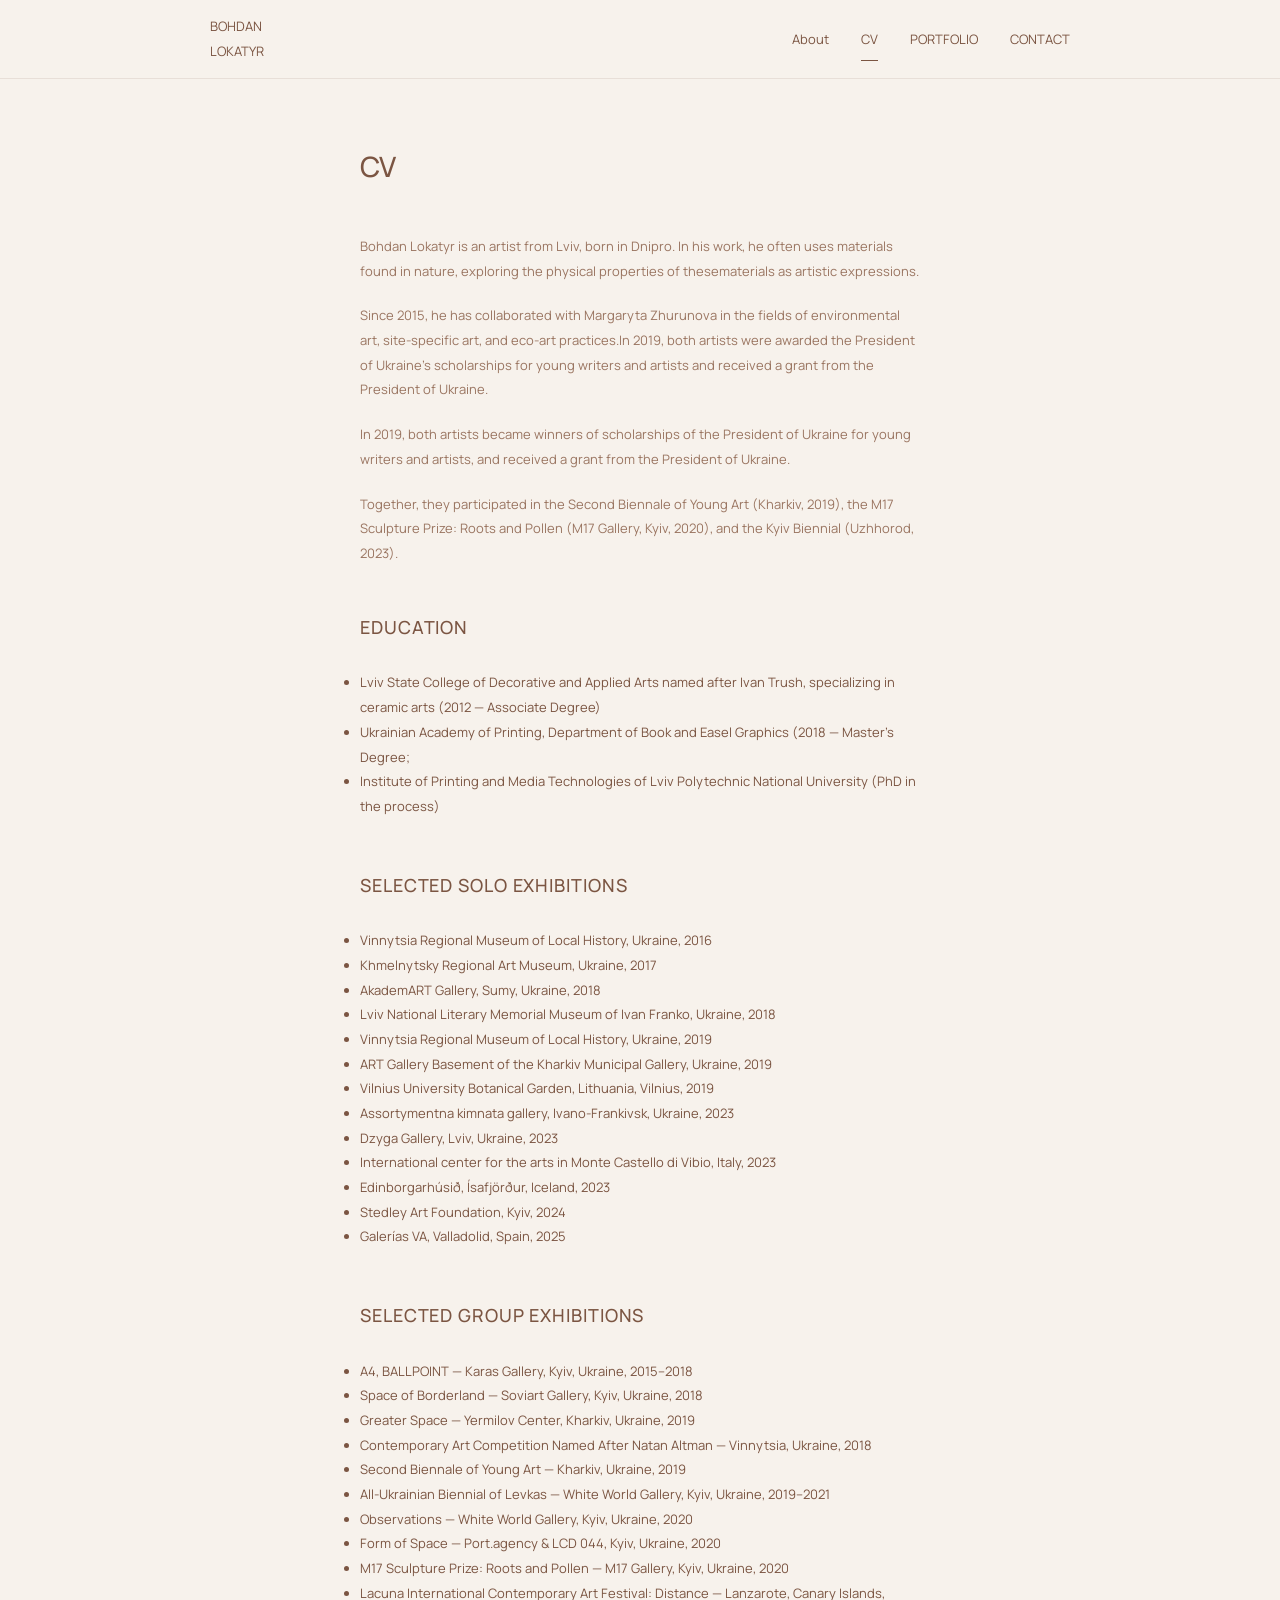
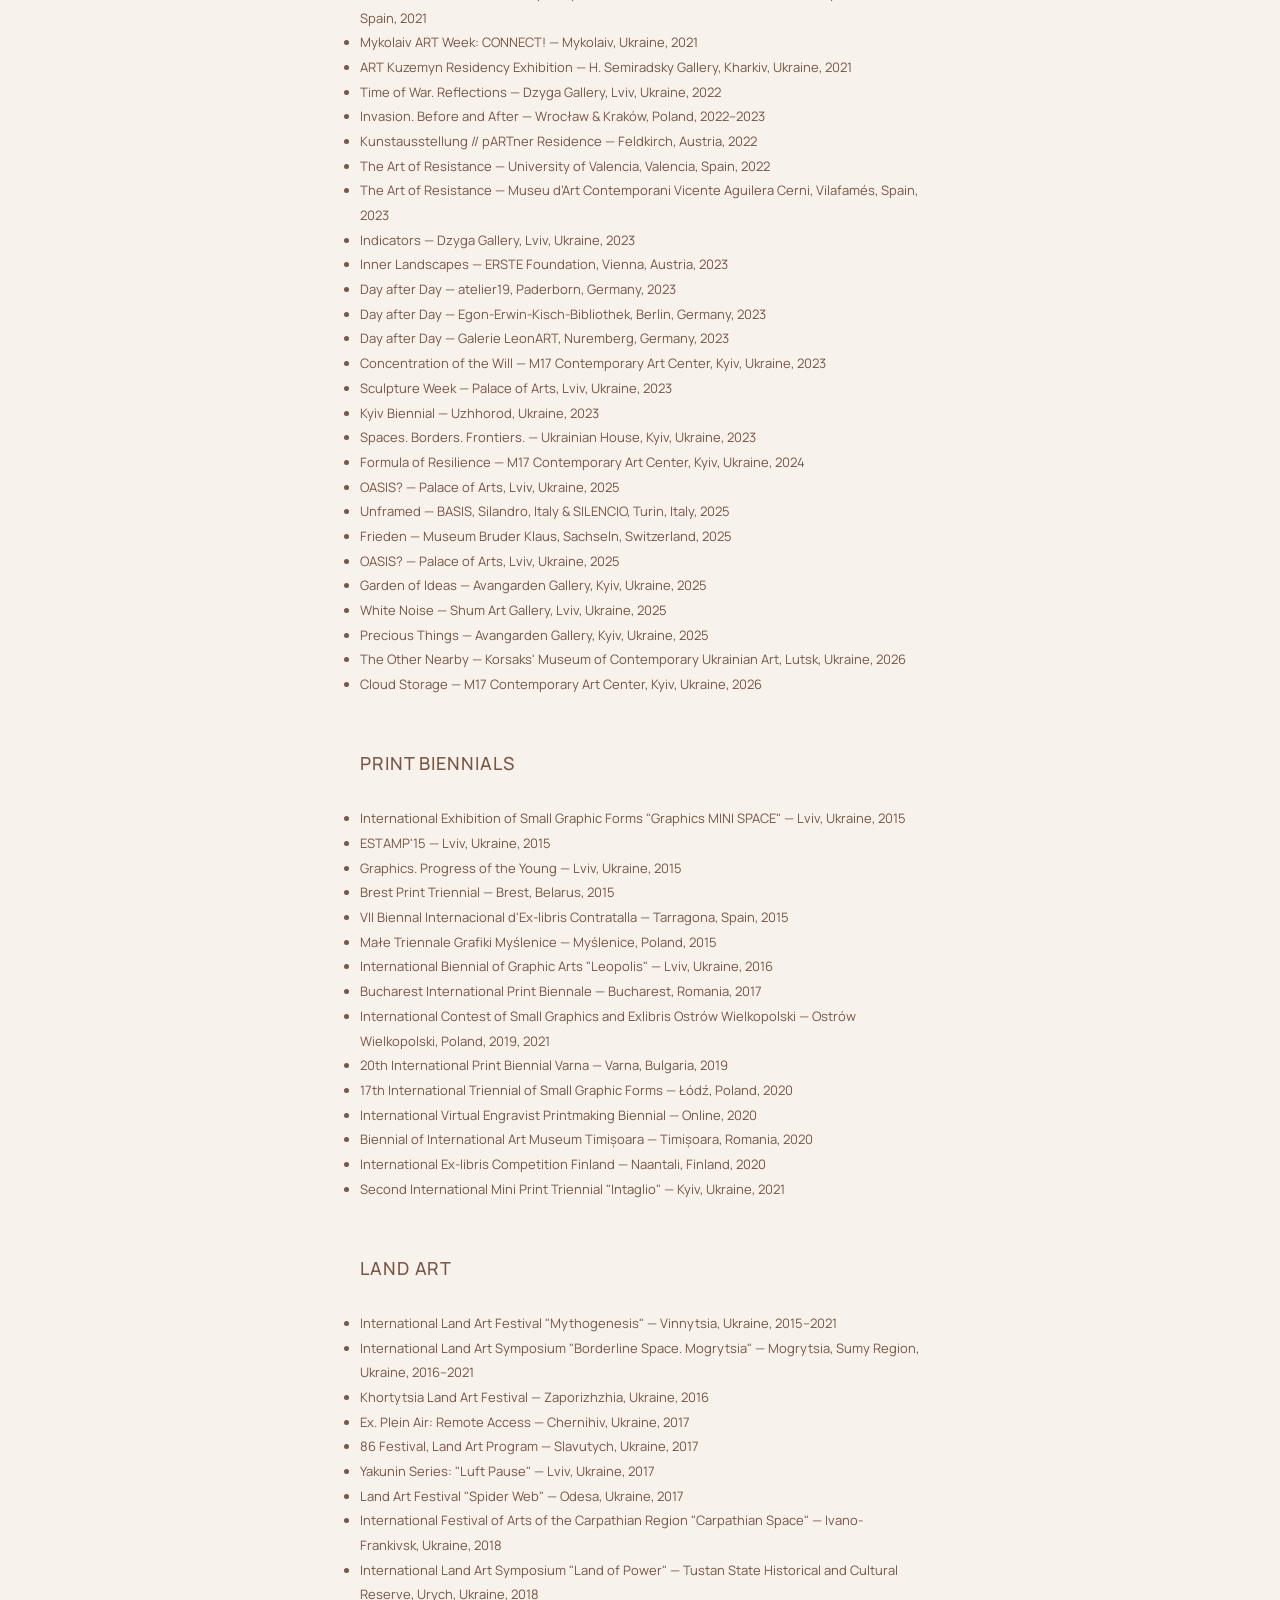
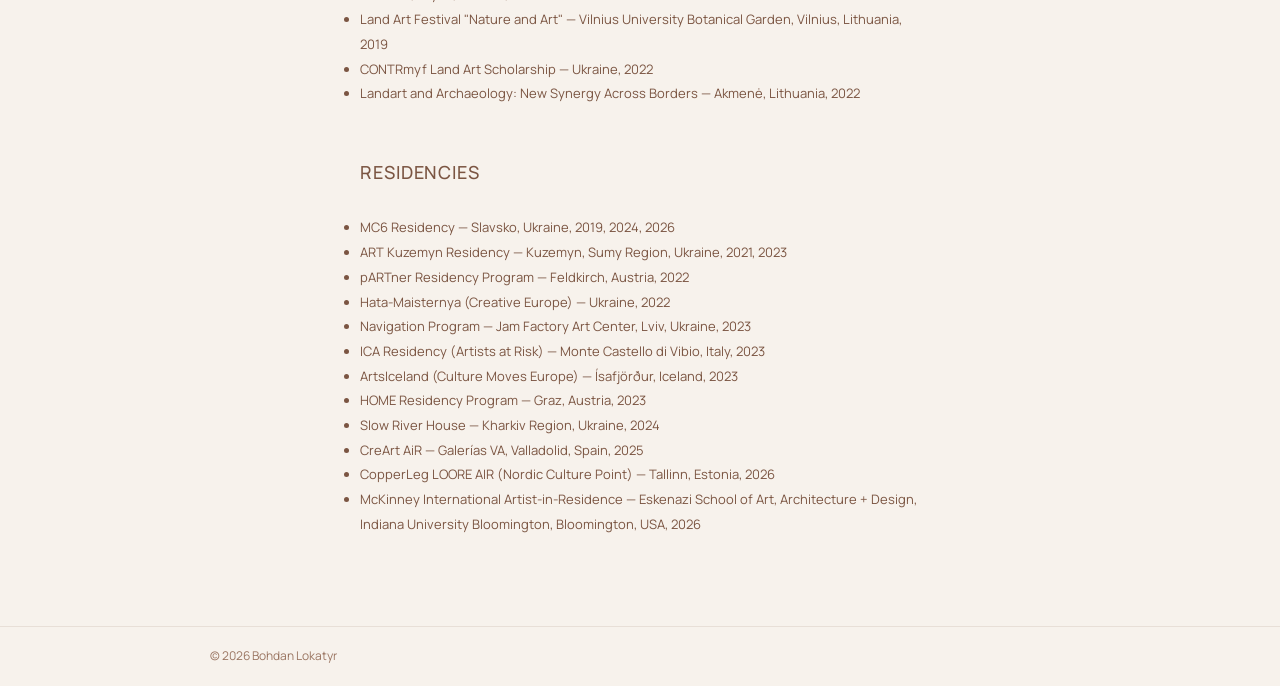
==== cv.html @ f505ccb2 "Enhance spacing with additional line breaks Added line breaks for improved spacing in the CV." ====
<!DOCTYPE html>
<html lang="en">

<head>

<meta charset="UTF-8">
<meta name="viewport" content="width=device-width, initial-scale=1.0">

<title>CV — Bohdan Lokatyr</title>

<link rel="preconnect" href="https://fonts.googleapis.com">
<link rel="preconnect" href="https://fonts.gstatic.com" crossorigin>

<link href="https://fonts.googleapis.com/css2?family=Manrope:wght@300;400;500;600&display=swap" rel="stylesheet">
<link rel="apple-touch-icon" sizes="180x180" href="apple-touch-icon.png">
<link rel="icon" type="image/png" sizes="32x32" href="favicon-32x32.png">
<link rel="icon" type="image/png" sizes="16x16" href="favicon-16x16.png">
<link rel="icon" href="favicon.ico">
<link rel="manifest" href="site.webmanifest">
<link rel="stylesheet" href="assets/css/style.css">

</head>

<body>

<header class="site-header">

<div class="container header-container">

<a href="index.html" class="logo">
BOHDAN<br>
LOKATYR
</a>

<nav class="navigation">

<a href="index.html">About</a>
<a href="cv.html" class="active">CV</a>
<a href="portfolio.html">PORTFOLIO</a>
<a href="index.html#contact">CONTACT</a>

</nav>

</div>

</header>



<main class="cv">

<div class="container narrow">

<h1>CV</h1>

<p>
<p>Bohdan Lokatyr is an artist from Lviv, born in Dnipro. In his work, he often uses materials found in nature, exploring the physical properties of thesematerials as artistic expressions. </p>
<p>Since 2015, he has collaborated with Margaryta Zhurunova in the fields of environmental art, site-specific art, and eco-art practices.In 2019, both artists were awarded the President of Ukraine’s scholarships for young writers and artists and received a grant from the President of Ukraine.</p>

<p>In 2019, both artists became winners of scholarships of the President of Ukraine for young writers and artists, and received a grant from the President of Ukraine.</p>

<p>Together, they participated in the Second Biennale of Young Art (Kharkiv, 2019), the M17 Sculpture Prize: Roots and Pollen (M17 Gallery, Kyiv, 2020), and the Kyiv Biennial (Uzhhorod, 2023).</p></div>

<br>

<div class="container narrow">

<h2>Education</h2>

<ul>

<li>Lviv State College of Decorative and Applied Arts named after Ivan Trush, specializing in ceramic arts (2012 — Associate Degree)</li>

<li>Ukrainian Academy of Printing, Department of Book and Easel Graphics (2018 — Master’s Degree;</li>

<li>Institute of Printing and Media Technologies of Lviv Polytechnic National University (PhD in the process)</li>

</ul>
<br>
<br>
<h2>Selected Solo Exhibitions</h2>

<ul>

<li>Vinnytsia Regional Museum of Local History, Ukraine, 2016</li>

<li>Khmelnytsky Regional Art Museum, Ukraine, 2017</li>

<li>AkademART Gallery, Sumy, Ukraine, 2018</li>

<li>Lviv National Literary Memorial Museum of Ivan Franko, Ukraine, 2018</li>

<li>Vinnytsia Regional Museum of Local History, Ukraine, 2019</li>

<li>ART Gallery Basement of the Kharkiv Municipal Gallery, Ukraine, 2019</li>

<li>Vilnius University Botanical Garden, Lithuania, Vilnius, 2019</li>

<li>Assortymentna kimnata gallery, Ivano-Frankivsk, Ukraine, 2023</li>
  
<li>Dzyga Gallery, Lviv, Ukraine, 2023</li>
  
<li>International center for the arts in Monte Castello di Vibio, Italy, 2023</li>
  
<li>Edinborgarhúsið, Ísafjörður, Iceland, 2023</li>

<li>Stedley Art Foundation, Kyiv, 2024</li>

<li>Galerías VA, Valladolid, Spain, 2025</li>

</ul>
<br>

<br>
<h2>Selected Group Exhibitions</h2>

<ul>

<li>A4, BALLPOINT — Karas Gallery, Kyiv, Ukraine, 2015–2018</li>
<li>Space of Borderland — Soviart Gallery, Kyiv, Ukraine, 2018</li>
<li>Greater Space — Yermilov Center, Kharkiv, Ukraine, 2019</li>
<li>Contemporary Art Competition Named After Natan Altman — Vinnytsia, Ukraine, 2018</li>
<li>Second Biennale of Young Art — Kharkiv, Ukraine, 2019</li>
<li>All-Ukrainian Biennial of Levkas — White World Gallery, Kyiv, Ukraine, 2019–2021</li>
<li>Observations — White World Gallery, Kyiv, Ukraine, 2020</li>
<li>Form of Space — Port.agency & LCD 044, Kyiv, Ukraine, 2020</li>
<li>M17 Sculpture Prize: Roots and Pollen — M17 Gallery, Kyiv, Ukraine, 2020</li>
<li>Lacuna International Contemporary Art Festival: Distance — Lanzarote, Canary Islands, Spain, 2021</li>
<li>Mykolaiv ART Week: CONNECT! — Mykolaiv, Ukraine, 2021</li>
<li>ART Kuzemyn Residency Exhibition — H. Semiradsky Gallery, Kharkiv, Ukraine, 2021</li>
<li>Time of War. Reflections — Dzyga Gallery, Lviv, Ukraine, 2022</li>
<li>Invasion. Before and After — Wrocław & Kraków, Poland, 2022–2023</li>
<li>Kunstausstellung // pARTner Residence — Feldkirch, Austria, 2022</li>
<li>The Art of Resistance — University of Valencia, Valencia, Spain, 2022</li>
<li>The Art of Resistance — Museu d’Art Contemporani Vicente Aguilera Cerni, Vilafamés, Spain, 2023</li>
<li>Indicators — Dzyga Gallery, Lviv, Ukraine, 2023</li>
<li>Inner Landscapes — ERSTE Foundation, Vienna, Austria, 2023</li>
<li>Day after Day — atelier19, Paderborn, Germany, 2023</li>
<li>Day after Day — Egon-Erwin-Kisch-Bibliothek, Berlin, Germany, 2023</li>
<li>Day after Day — Galerie LeonART, Nuremberg, Germany, 2023</li>
<li>Concentration of the Will — M17 Contemporary Art Center, Kyiv, Ukraine, 2023</li>
<li>Sculpture Week — Palace of Arts, Lviv, Ukraine, 2023</li>
<li>Kyiv Biennial — Uzhhorod, Ukraine, 2023</li>
<li>Spaces. Borders. Frontiers. — Ukrainian House, Kyiv, Ukraine, 2023</li>
<li>Formula of Resilience — M17 Contemporary Art Center, Kyiv, Ukraine, 2024</li>
<li>OASIS? — Palace of Arts, Lviv, Ukraine, 2025</li>
<li>Unframed — BASIS, Silandro, Italy & SILENCIO, Turin, Italy, 2025</li>
<li>Frieden — Museum Bruder Klaus, Sachseln, Switzerland, 2025</li>
<li>OASIS? — Palace of Arts, Lviv, Ukraine, 2025</li>
<li>Garden of Ideas — Avangarden Gallery, Kyiv, Ukraine, 2025</li>
<li>White Noise — Shum Art Gallery, Lviv, Ukraine, 2025</li>
<li>Precious Things — Avangarden Gallery, Kyiv, Ukraine, 2025</li>
<li>The Other Nearby — Korsaks' Museum of Contemporary Ukrainian Art, Lutsk, Ukraine, 2026</li>
<li>Cloud Storage — M17 Contemporary Art Center, Kyiv, Ukraine, 2026</li>

</ul>

<br>
<br>
<h2>Print Biennials</h2>

<ul>

<li>International Exhibition of Small Graphic Forms "Graphics MINI SPACE" — Lviv, Ukraine, 2015</li>
<li>ESTAMP'15 — Lviv, Ukraine, 2015</li>
<li>Graphics. Progress of the Young — Lviv, Ukraine, 2015</li>
<li>Brest Print Triennial — Brest, Belarus, 2015</li>
<li>VII Biennal Internacional d'Ex-libris Contratalla — Tarragona, Spain, 2015</li>
<li>Małe Triennale Grafiki Myślenice — Myślenice, Poland, 2015</li>
<li>International Biennial of Graphic Arts "Leopolis" — Lviv, Ukraine, 2016</li>
<li>Bucharest International Print Biennale — Bucharest, Romania, 2017</li>
<li>International Contest of Small Graphics and Exlibris Ostrów Wielkopolski — Ostrów Wielkopolski, Poland, 2019, 2021</li>
<li>20th International Print Biennial Varna — Varna, Bulgaria, 2019</li>
<li>17th International Triennial of Small Graphic Forms — Łódź, Poland, 2020</li>
<li>International Virtual Engravist Printmaking Biennial — Online, 2020</li>
<li>Biennial of International Art Museum Timișoara — Timișoara, Romania, 2020</li>
<li>International Ex-libris Competition Finland — Naantali, Finland, 2020</li>
<li>Second International Mini Print Triennial "Intaglio" — Kyiv, Ukraine, 2021</li>

</ul>
<br>

<br>
<h2>Land Art</h2>

<ul>

<li>International Land Art Festival "Mythogenesis" — Vinnytsia, Ukraine, 2015–2021</li>
<li>International Land Art Symposium "Borderline Space. Mogrytsia" — Mogrytsia, Sumy Region, Ukraine, 2016–2021</li>
<li>Khortytsia Land Art Festival — Zaporizhzhia, Ukraine, 2016</li>
<li>Ex. Plein Air: Remote Access — Chernihiv, Ukraine, 2017</li>
<li>86 Festival, Land Art Program — Slavutych, Ukraine, 2017</li>
<li>Yakunin Series: "Luft Pause" — Lviv, Ukraine, 2017</li>
<li>Land Art Festival "Spider Web" — Odesa, Ukraine, 2017</li>
<li>International Festival of Arts of the Carpathian Region "Carpathian Space" — Ivano-Frankivsk, Ukraine, 2018</li>
<li>International Land Art Symposium "Land of Power" — Tustan State Historical and Cultural Reserve, Urych, Ukraine, 2018</li>
<li>Land Art Festival "Nature and Art" — Vilnius University Botanical Garden, Vilnius, Lithuania, 2019</li>
<li>CONTRmyf Land Art Scholarship — Ukraine, 2022</li>
<li>Landart and Archaeology: New Synergy Across Borders — Akmenė, Lithuania, 2022</li>

</ul>
<br>
<br>

<h2>Residencies</h2>

<ul>

<li>MC6 Residency — Slavsko, Ukraine, 2019, 2024, 2026</li>
  
<li>ART Kuzemyn Residency — Kuzemyn, Sumy Region, Ukraine, 2021, 2023</li>
  
<li>pARTner Residency Program — Feldkirch, Austria, 2022</li>
  
<li>Hata-Maisternya (Creative Europe) — Ukraine, 2022</li>
  
<li>Navigation Program — Jam Factory Art Center, Lviv, Ukraine, 2023</li>
  
<li>ICA Residency (Artists at Risk) — Monte Castello di Vibio, Italy, 2023</li>
  
<li>ArtsIceland (Culture Moves Europe) — Ísafjörður, Iceland, 2023</li>
  
<li>HOME Residency Program — Graz, Austria, 2023</li>
  
<li>Slow River House — Kharkiv Region, Ukraine, 2024</li>
  
<li>CreArt AiR — Galerías VA, Valladolid, Spain, 2025</li>
  
<li>CopperLeg LOORE AIR (Nordic Culture Point) — Tallinn, Estonia, 2026</li>
  
<li>McKinney International Artist-in-Residence — Eskenazi School of Art, Architecture + Design, Indiana University Bloomington, Bloomington, USA, 2026</li>

</ul>

</div>

</main>

<footer>

<div class="container footer-container">

<p>© 2026 Bohdan Lokatyr</p>

</div>

</footer>

</body>

</html>
---- assets/css/style.css ----
/* ===========================================================
   MARHARYTA ZHURUNOVA
   PART 1
   RESET / VARIABLES / TYPOGRAPHY / HEADER / INTRO
=========================================================== */

:root{

    --bg:#F7F2EC;
    --surface:#F1EAE3;

    --text:#7B5542;
    --text-light:#9A7561;

    --line:rgba(123,85,66,.12);

    --container:860px;
    --text-width:560px;

    --transition:.25s ease;

}

/* ================= RESET ================= */

*{
    margin:0;
    padding:0;
    box-sizing:border-box;
}

html{
    scroll-behavior:smooth;
}

body{

    background:var(--bg);
    color:var(--text);

    font-family:"Manrope",sans-serif;
    font-size:13px;
    line-height:1.9;
    font-weight:400;

    -webkit-font-smoothing:antialiased;
    text-rendering:optimizeLegibility;

}

img{

    display:block;
    width:100%;

}

a{

    color:inherit;
    text-decoration:none;
    transition:var(--transition);

}

a:hover{

    opacity:.75;

}

::selection{

    background:#c6ab98;
    color:#fff;

}

/* ================= LAYOUT ================= */

.container{

    width:min(92%,860px);
    margin:0 auto;

}

.narrow{

    max-width:560px;

}

/* ================= TYPOGRAPHY ================= */

h1,
h2,
h3{

    color:var(--text);
    font-weight:500;

}

h1{

    font-size:28px;
    line-height:1.25;
    margin-bottom:12px;

}

h2{

    font-size:18px;
    text-transform:uppercase;
    letter-spacing:.05em;
    margin-bottom:26px;

}

h3{

    font-size:14px;
    margin-bottom:8px;

}

p{

    color:var(--text-light);
    margin-bottom:20px;

}

/* ================= HEADER ================= */

.site-header{

    position:sticky;
    top:0;
    z-index:100;

    background:rgba(247,242,236,.96);
    backdrop-filter:blur(10px);

    border-bottom:1px solid var(--line);

}

.header-container{

    height:78px;

    display:flex;
    justify-content:space-between;
    align-items:center;

}

.logo{

    display:flex;
    align-items:center;

}

.logo-name{

    font-size:13px;
    line-height:1.15;
    letter-spacing:.18em;
    text-transform:uppercase;

}

.navigation{

    display:flex;
    gap:32px;

}

.navigation a{

    position:relative;
    font-size:13px;

}

.navigation a.active::after{

    content:"";

    position:absolute;

    left:0;
    bottom:-10px;

    width:100%;
    height:1px;

    background:var(--text);

}

/* ================= HERO ================= */

.hero{

    padding:90px 0 80px;

}

.hero-content{

    max-width:560px;

}

.hero-content h1{

    margin-bottom:32px;

}

/* ================= SECTION TITLE ================= */

.section-title{

    display:flex;
    justify-content:space-between;
    align-items:flex-end;

    padding-bottom:18px;
    margin-bottom:32px;

    border-bottom:1px solid var(--line);

}

.section-title h2{

    margin:0;

}

.section-title a{

    font-size:12px;
    color:var(--text-light);

}

.section-title a:hover{

    color:var(--text);

}

section{

    margin-bottom:90px;

}
/* ===========================================================
   PART 2
   HOME WORKS / PORTFOLIO / PROJECT PAGE / GALLERY
=========================================================== */


/* =========================
   SELECTED WORKS
========================= */

.selected-works{

    padding-top:10px;

}

.works-grid{

    display:grid;

    grid-template-columns:repeat(3,1fr);

    gap:24px;

}

.work-card{

    position:relative;
    overflow:hidden;

    background:var(--surface);

}

.work-card img{

    display:block;

    width:100%;

    aspect-ratio:1.3/1;

    object-fit:cover;

    transition:.35s ease;

}

.work-card:hover img{

    transform:scale(1.03);

}

.overlay{

    position:absolute;
    inset:0;

    background:rgba(247,242,236,.88);

    display:flex;
    flex-direction:column;
    justify-content:flex-end;

    padding:18px;

    opacity:0;

    transition:.25s ease;

}

.work-card:hover .overlay{

    opacity:1;

}

.overlay h3{

    font-size:15px;
    font-weight:500;

    margin-bottom:4px;

}

.overlay span{

    font-size:12px;
    color:var(--text-light);

}

.project-type{

    margin-bottom:6px;

    font-size:12px;
    color:var(--text-light);

}


/* =========================
   PORTFOLIO
========================= */

.portfolio{

    padding:70px 0 90px;

}

.portfolio h1{

    margin-bottom:42px;

}

.portfolio-grid{

    display:grid;

    grid-template-columns:repeat(3,1fr);

    gap:24px;

}


/* =========================
   PROJECT PAGE
========================= */

.project-page{

    padding:70px 0 90px;

}

.project-cover{

    margin-bottom:56px;

}

.project-cover img{

    display:block;

    width:100%;

    height:auto;

}

.project-header{

    max-width:560px;

    margin:0 auto 34px;

}

.project-header h1{

    margin-bottom:8px;

}

.project-year{

    font-size:14px;
    color:var(--text-light);

}

.project-text{

    max-width:560px;

    margin:0 auto 56px;

}

.project-text p{

    margin-bottom:24px;

}


/* =========================
   DEFAULT PROJECT GALLERY
========================= */

.project-gallery{

    display:grid;

    grid-template-columns:repeat(2,1fr);

    gap:22px;

}

.gallery-item{

    display:block;

}

.gallery-item img{

    display:block;

    width:100%;

    aspect-ratio:2.6/1;

    object-fit:cover;

    transition:.25s ease;

}

.gallery-item:hover img{

    opacity:.9;

}


/* =========================
   VERTICAL GALLERY
   (тільки якщо додати
   class="project-gallery project-gallery-vertical")
========================= */

.project-gallery-vertical{

    display:flex;

    flex-direction:column;

    gap:26px;

}

.project-gallery-vertical .gallery-item img{

    width:100%;

    height:auto;

    aspect-ratio:auto;

    object-fit:contain;

}


/* =========================
   GLIGHTBOX
========================= */

.gslide-image img{

    object-fit:contain !important;

}
/* ===========================================================
   PART 3
   CONTACT / CV / FOOTER / RESPONSIVE
=========================================================== */


/* =========================
   CONTACT
========================= */

.contact{

    border-top:1px solid var(--line);

    padding:50px 0 40px;

}

.contact .container{

    max-width:860px;

}

.contact h2{

    margin-bottom:30px;

}

.contact-grid{

    display:grid;

    grid-template-columns:repeat(4,1fr);

    gap:20px;

}

.contact-grid>div{

    text-align:center;

}

.contact h3{

    font-size:12px;

    font-weight:600;

    text-transform:uppercase;

    letter-spacing:.08em;

    margin-bottom:10px;

}

.contact a{

    color:var(--text-light);

    line-height:1.7;

}

.contact a:hover{

    color:var(--text);

}

.contact-note{

    margin-top:8px;

    font-size:12px;

    line-height:1.6;

    color:var(--text-light);

}


/* =========================
   CV
========================= */

.cv{

    padding:70px 0 90px;

}

.cv h1{

    margin-bottom:50px;

}

.cv-section{

    margin-bottom:56px;

}

.cv-section h2{

    font-size:16px;

    margin-bottom:18px;

}

.cv-section ul{

    list-style:none;

}

.cv-section li{

    margin-bottom:10px;

    color:var(--text-light);

    line-height:1.8;

}


/* =========================
   FOOTER
========================= */

footer{

    border-top:1px solid var(--line);

    padding:18px 0;

}

.footer-container{

    display:flex;

    justify-content:flex-start;

}

footer p{

    margin:0;

    font-size:12px;

    color:var(--text-light);

}


/* =========================
   RESPONSIVE
========================= */

@media (max-width:900px){

    .works-grid,
    .portfolio-grid{

        grid-template-columns:repeat(2,1fr);

    }

    .project-gallery{

        grid-template-columns:1fr;

    }

    .contact-grid{

        grid-template-columns:repeat(2,1fr);

        row-gap:30px;

    }

}

@media (max-width:640px){

    body{

        font-size:14px;

    }

    .header-container{

        height:auto;

        padding:20px 0;

        flex-direction:column;

        gap:18px;

        align-items:flex-start;

    }

    .navigation{

        gap:18px;

        flex-wrap:wrap;

    }

    .hero{

        padding:55px 0;

    }

    h1{

        font-size:24px;

    }

    .works-grid,
    .portfolio-grid{

        grid-template-columns:1fr;

    }

    .contact-grid{

        grid-template-columns:1fr;

        gap:24px;

    }

    .project-header,
    .project-text{

        max-width:100%;

    }

}
/* ===========================================================
   PART 4
   OPTIONAL COMPONENTS
   (тільки якщо потрібні окремим сторінкам)
=========================================================== */


/* =========================
   PROJECT GALLERY
   вертикальні фотографії
========================= */

.project-gallery-vertical{

    display:flex;

    flex-direction:column;

    gap:28px;

}

.project-gallery-vertical .gallery-item{

    display:block;

}

.project-gallery-vertical .gallery-item img{

    width:100%;

    height:auto;

    display:block;

}


/* =========================
   PROJECT GALLERY
   вузькі панорами
========================= */

.project-gallery-panorama{

    display:grid;

    grid-template-columns:repeat(2,1fr);

    gap:22px;

}

.project-gallery-panorama .gallery-item img{

    width:100%;

    aspect-ratio:2.8/1;

    object-fit:cover;

}


/* =========================
   PROJECT GALLERY
   квадратні роботи
========================= */

.project-gallery-square{

    display:grid;

    grid-template-columns:repeat(2,1fr);

    gap:22px;

}

.project-gallery-square .gallery-item img{

    width:100%;

    aspect-ratio:1/1;

    object-fit:cover;

}


/* =========================
   VIDEO
========================= */

.video-wrapper{

    max-width:860px;

    margin:50px auto;

}

.video-wrapper iframe{

    width:100%;

    aspect-ratio:16/9;

    border:none;

}


/* =========================
   PDF BUTTON
========================= */

.download-button{

    display:inline-flex;

    align-items:center;

    gap:10px;

    padding:10px 18px;

    border:1px solid var(--line);

    color:var(--text);

    transition:.25s ease;

}

.download-button:hover{

    background:var(--surface);

}


/* =========================
   EXHIBITION LIST
========================= */

.exhibition-list{

    margin-top:36px;

}

.exhibition-list h3{

    margin-bottom:14px;

    font-size:14px;

}

.exhibition-list ul{

    list-style:none;

}

.exhibition-list li{

    margin-bottom:10px;

    color:var(--text-light);

}


/* =========================
   QUOTES
========================= */

blockquote{

    max-width:560px;

    margin:40px auto;

    padding-left:22px;

    border-left:2px solid var(--line);

    color:var(--text);

    font-size:16px;

    line-height:1.8;

}


/* =========================
   CAPTIONS
========================= */

.caption{

    margin-top:10px;

    font-size:12px;

    color:var(--text-light);

    text-align:center;

}


/* =========================
   SPACERS
========================= */

.space-40{

    height:40px;

}

.space-60{

    height:60px;

}

.space-80{

    height:80px;

}


/* =========================
   GLIGHTBOX
========================= */

.gslide-image img{

    object-fit:contain !important;

    max-height:92vh !important;

}

.goverlay{

    background:rgba(15,15,15,.95) !important;

}

/* =========================
   PROJECT COVER
========================= */

.project-cover{

    max-width:620px;
    margin:0 auto 60px;

}

.project-cover img{

    display:block;
    width:100%;
    height:auto;

}


/* =========================
   UNIVERSAL PROJECT GALLERY
========================= */

.project-gallery{

    display:flex;
    flex-wrap:wrap;
    justify-content:center;
    gap:18px;

}

.gallery-item{

    width:180px;
    height:180px;

    display:flex;
    align-items:center;
    justify-content:center;

    background:var(--surface);

}

.gallery-item img{

    max-width:100%;
    max-height:100%;

    width:auto;
    height:auto;

    object-fit:contain;

    transition:.25s ease;

}

.gallery-item:hover img{

    opacity:.9;

}
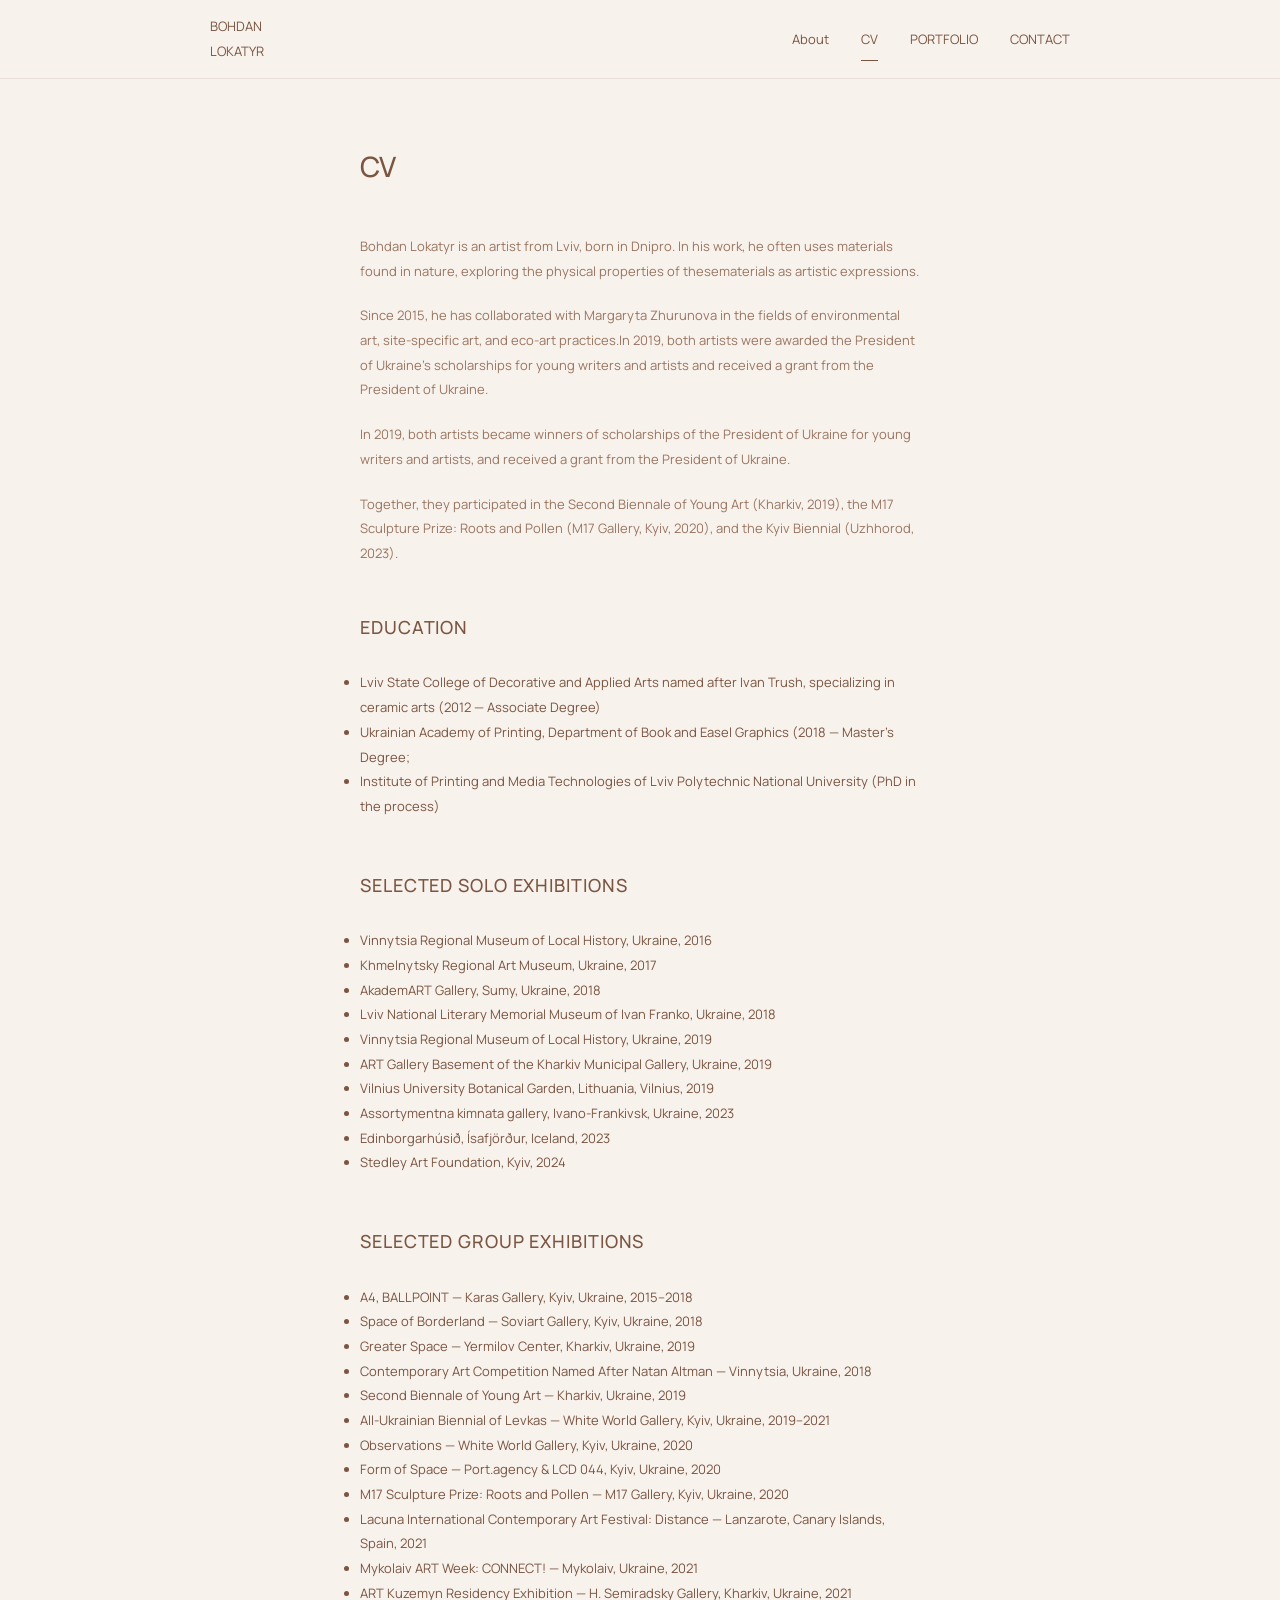
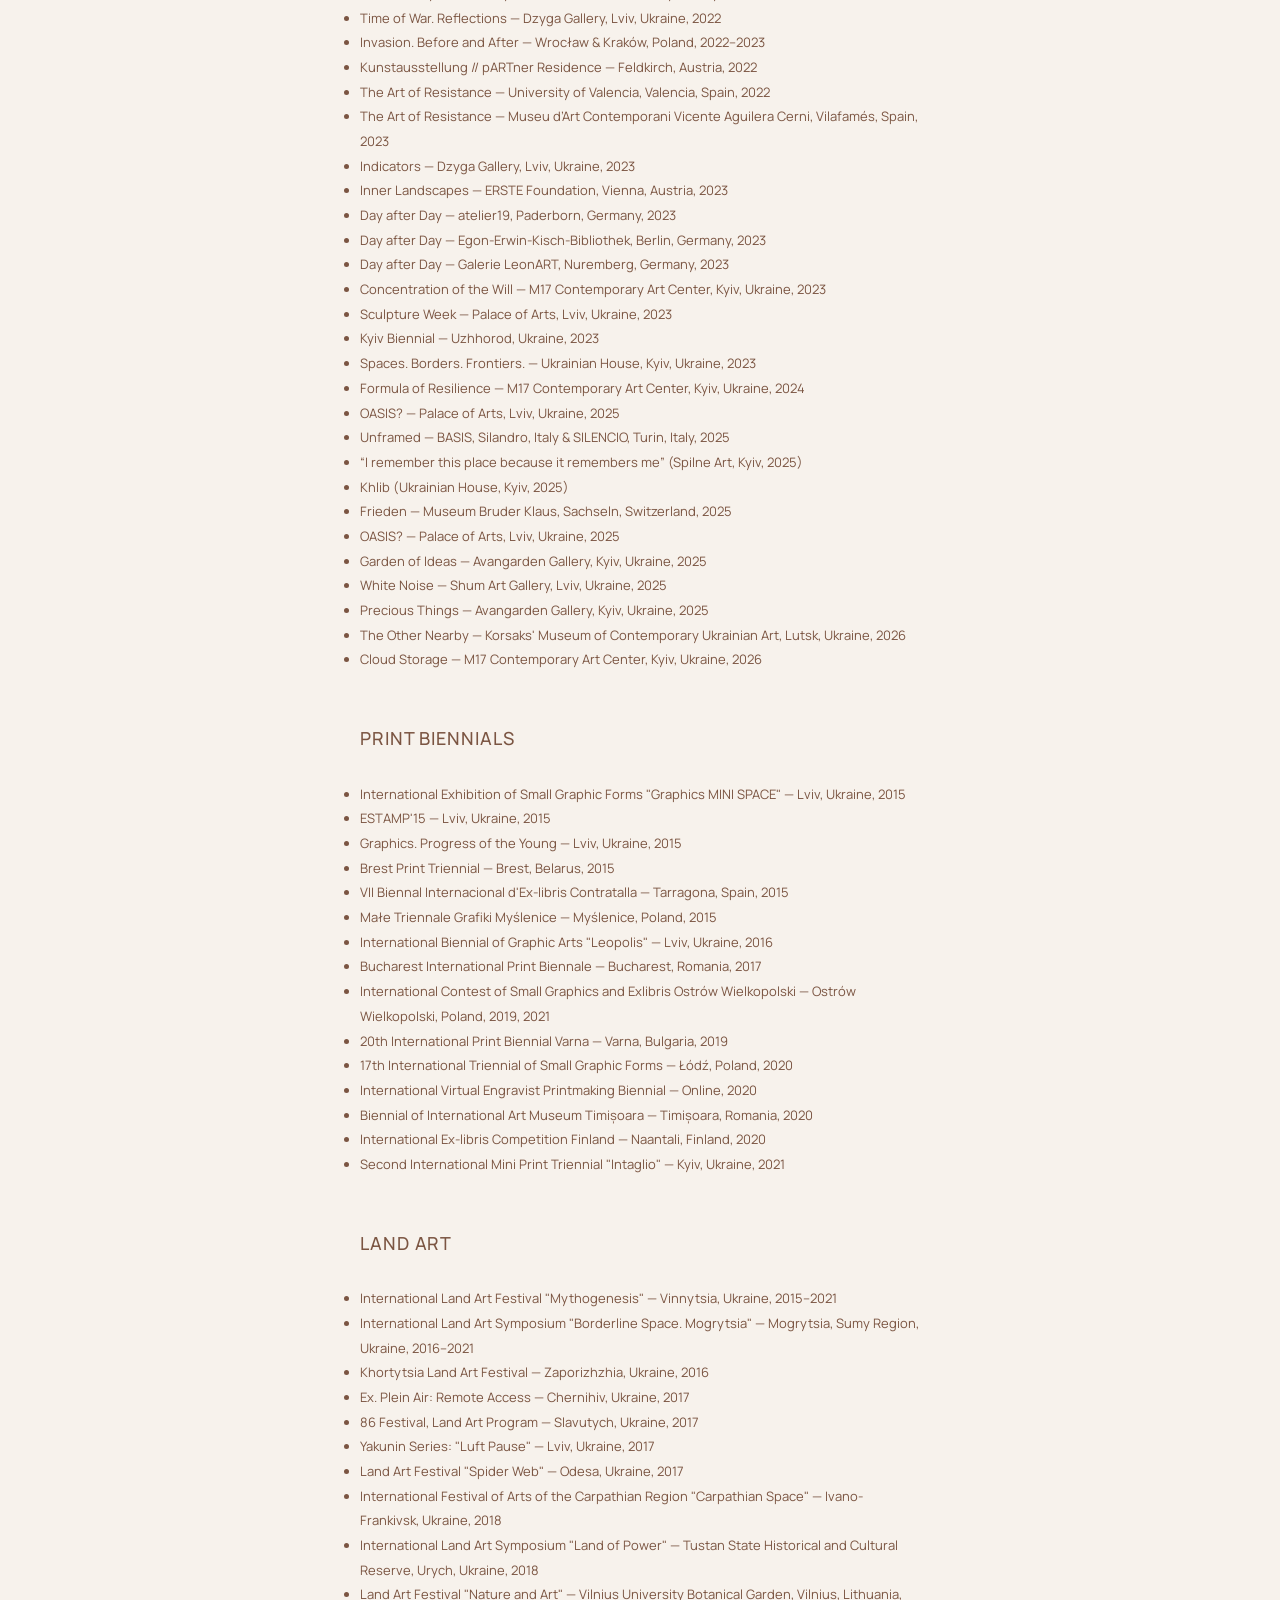
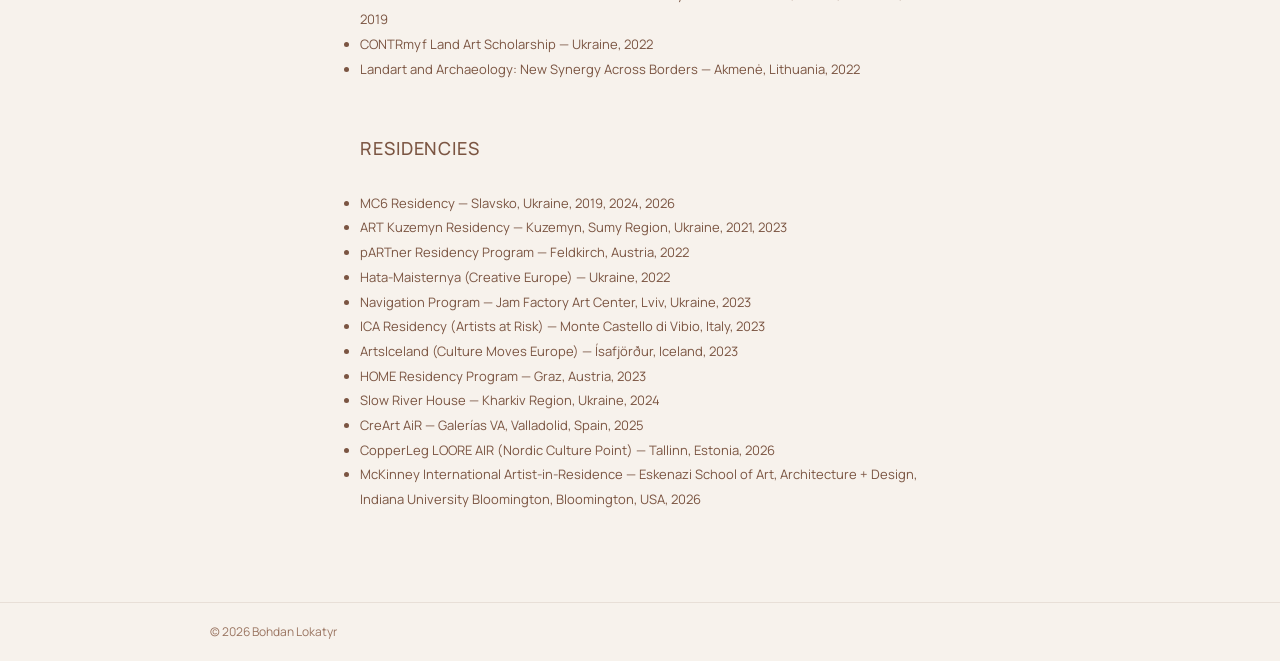
==== commit ec2b79d4: "Update cv.html" ====
--- a/cv.html
+++ b/cv.html
@@ -97,16 +97,11 @@
 <li>Vilnius University Botanical Garden, Lithuania, Vilnius, 2019</li>
 
 <li>Assortymentna kimnata gallery, Ivano-Frankivsk, Ukraine, 2023</li>
-  
-<li>Dzyga Gallery, Lviv, Ukraine, 2023</li>
-  
-<li>International center for the arts in Monte Castello di Vibio, Italy, 2023</li>
-  
+
 <li>Edinborgarhúsið, Ísafjörður, Iceland, 2023</li>
 
 <li>Stedley Art Foundation, Kyiv, 2024</li>
 
-<li>Galerías VA, Valladolid, Spain, 2025</li>
 
 </ul>
 <br>
@@ -145,6 +140,8 @@
 <li>Formula of Resilience — M17 Contemporary Art Center, Kyiv, Ukraine, 2024</li>
 <li>OASIS? — Palace of Arts, Lviv, Ukraine, 2025</li>
 <li>Unframed — BASIS, Silandro, Italy & SILENCIO, Turin, Italy, 2025</li>
+<li>“I remember this place because it remembers me” (Spilne Art, Kyiv, 2025)</li>
+<li>Khlib (Ukrainian House, Kyiv, 2025)</li>
 <li>Frieden — Museum Bruder Klaus, Sachseln, Switzerland, 2025</li>
 <li>OASIS? — Palace of Arts, Lviv, Ukraine, 2025</li>
 <li>Garden of Ideas — Avangarden Gallery, Kyiv, Ukraine, 2025</li>
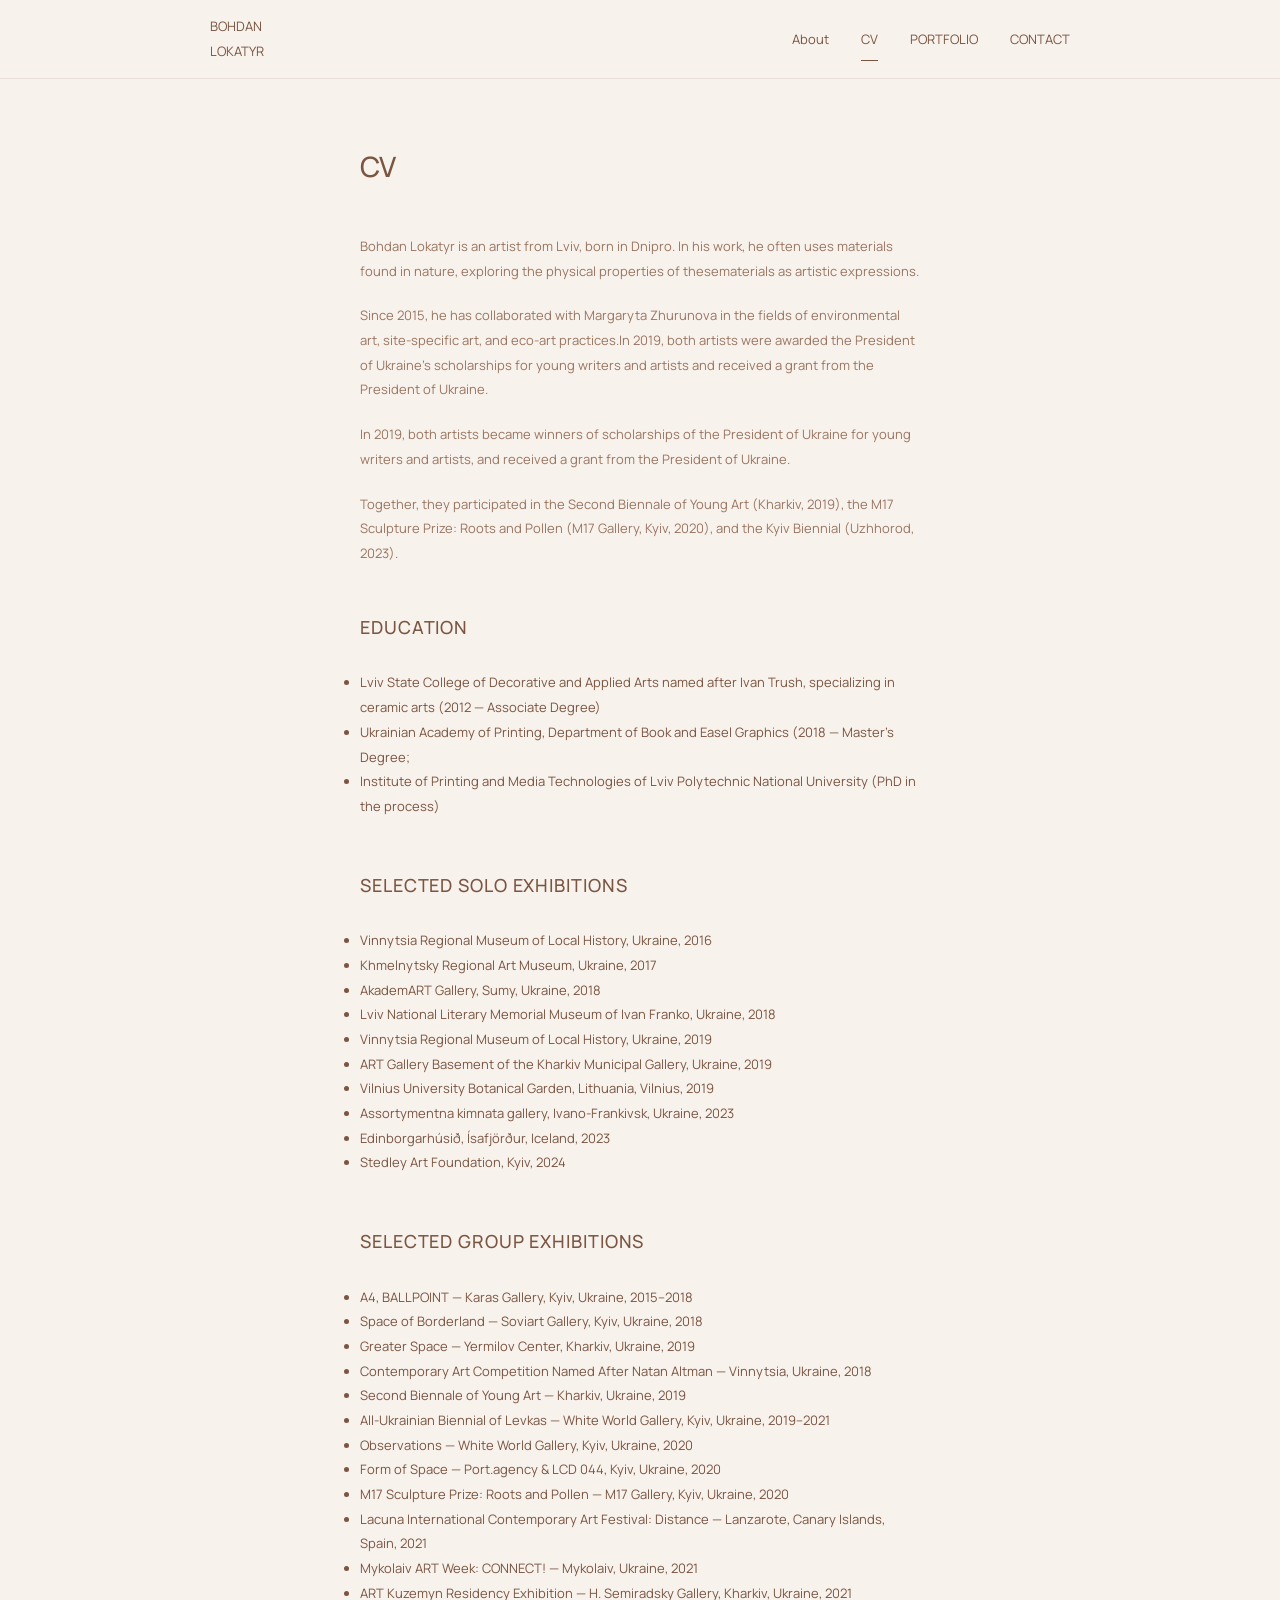
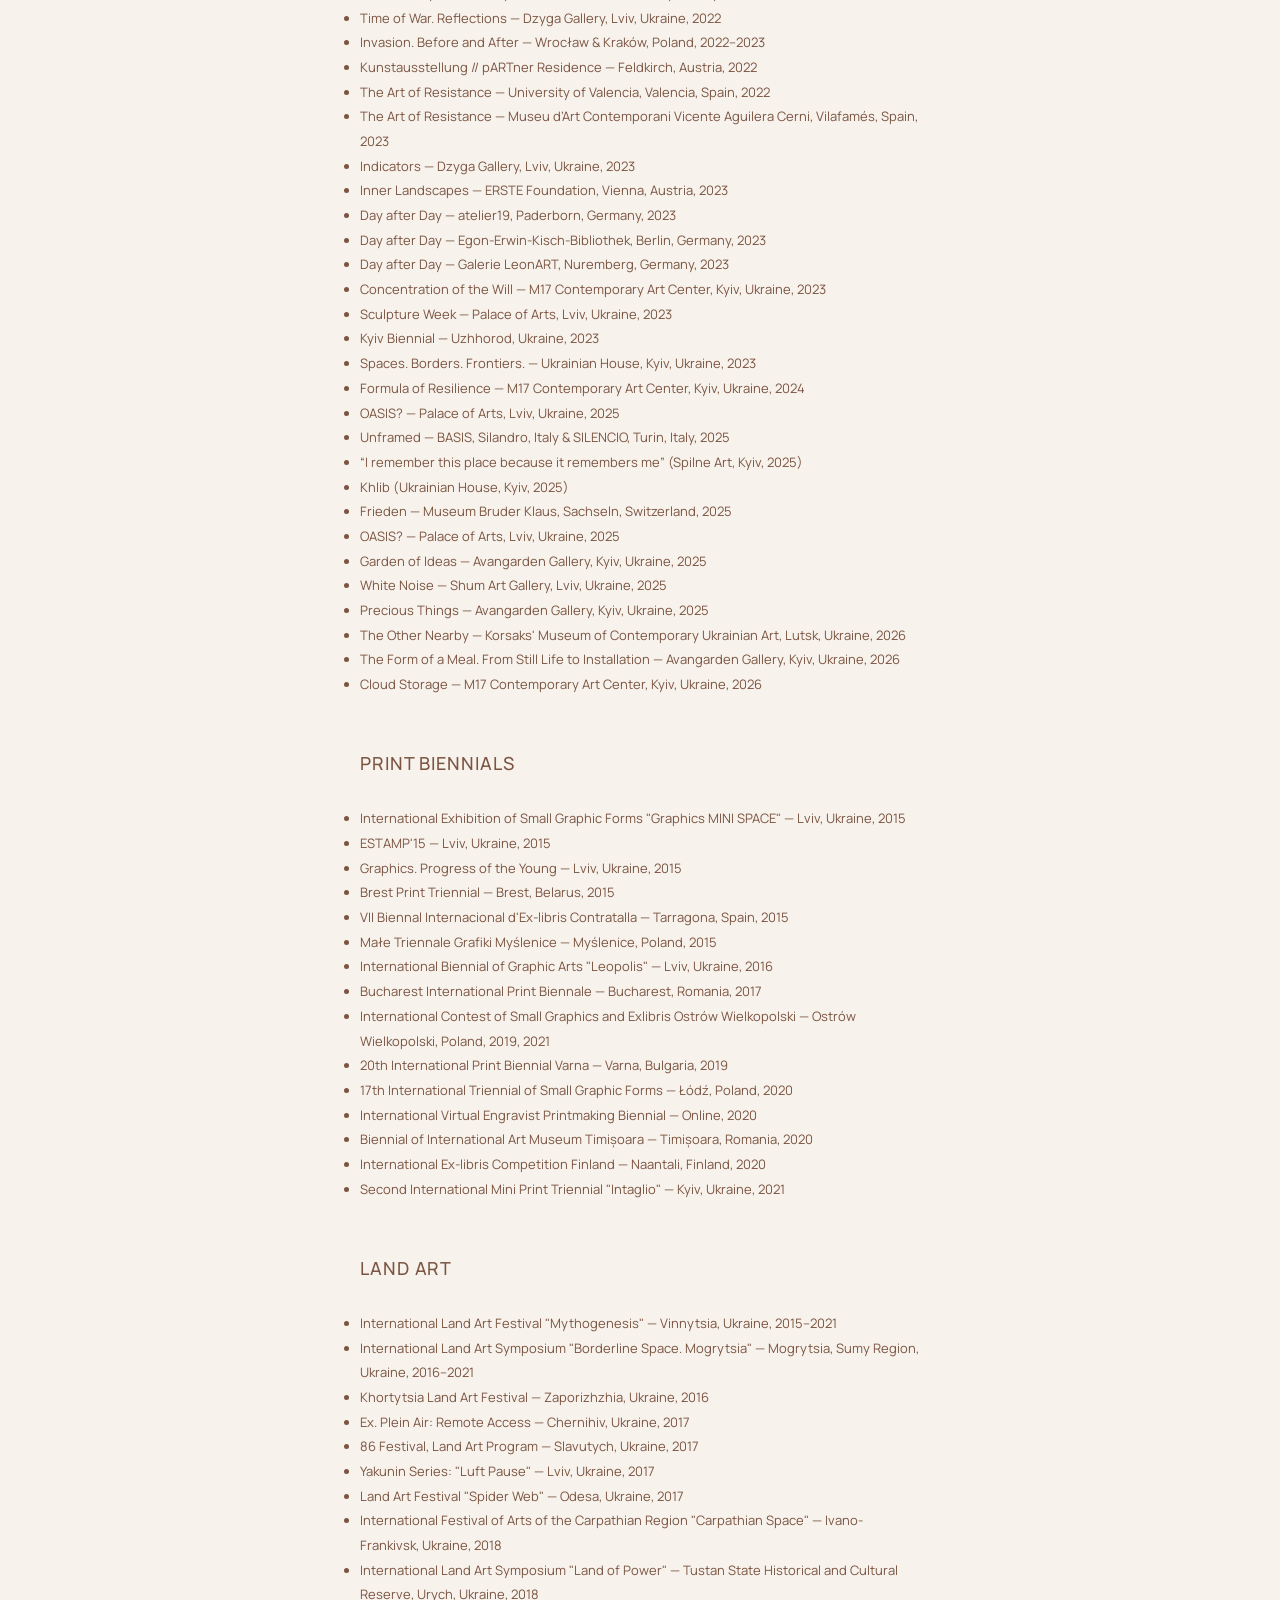
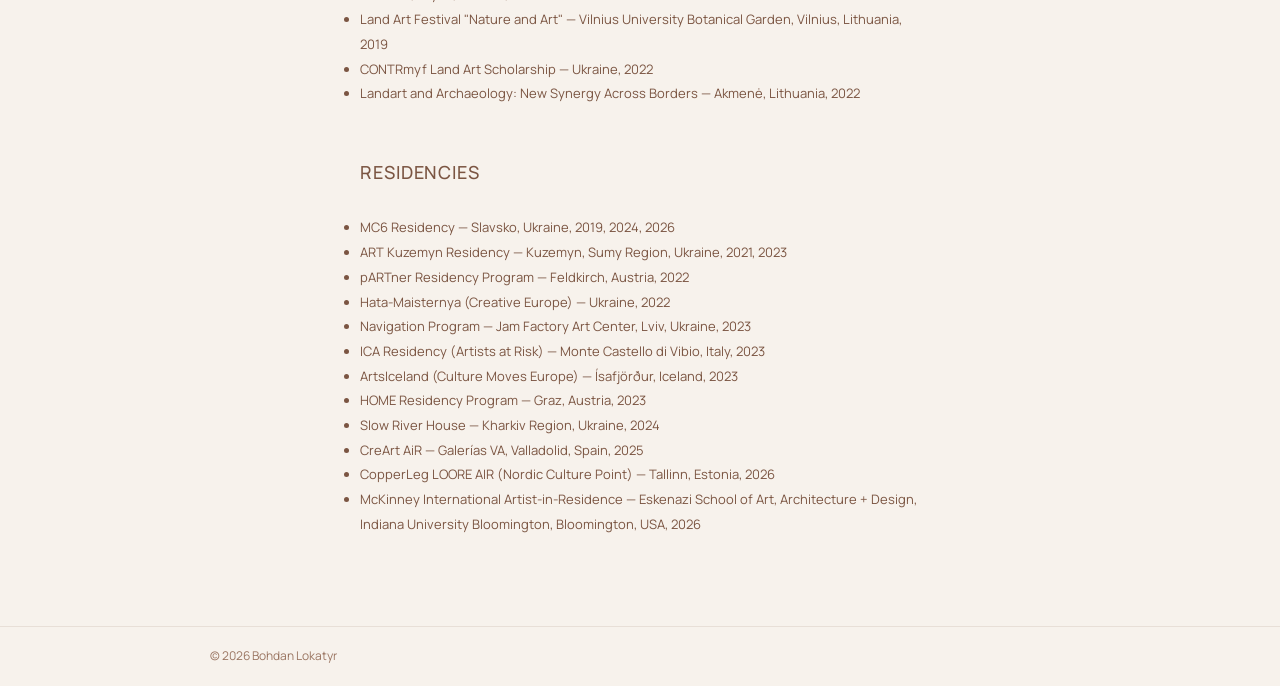
==== commit 40a47c71: "Update cv.html" ====
--- a/cv.html
+++ b/cv.html
@@ -148,6 +148,7 @@
 <li>White Noise — Shum Art Gallery, Lviv, Ukraine, 2025</li>
 <li>Precious Things — Avangarden Gallery, Kyiv, Ukraine, 2025</li>
 <li>The Other Nearby — Korsaks' Museum of Contemporary Ukrainian Art, Lutsk, Ukraine, 2026</li>
+<li>The Form of a Meal. From Still Life to Installation — Avangarden Gallery, Kyiv, Ukraine, 2026</li>
 <li>Cloud Storage — M17 Contemporary Art Center, Kyiv, Ukraine, 2026</li>
 
 </ul>
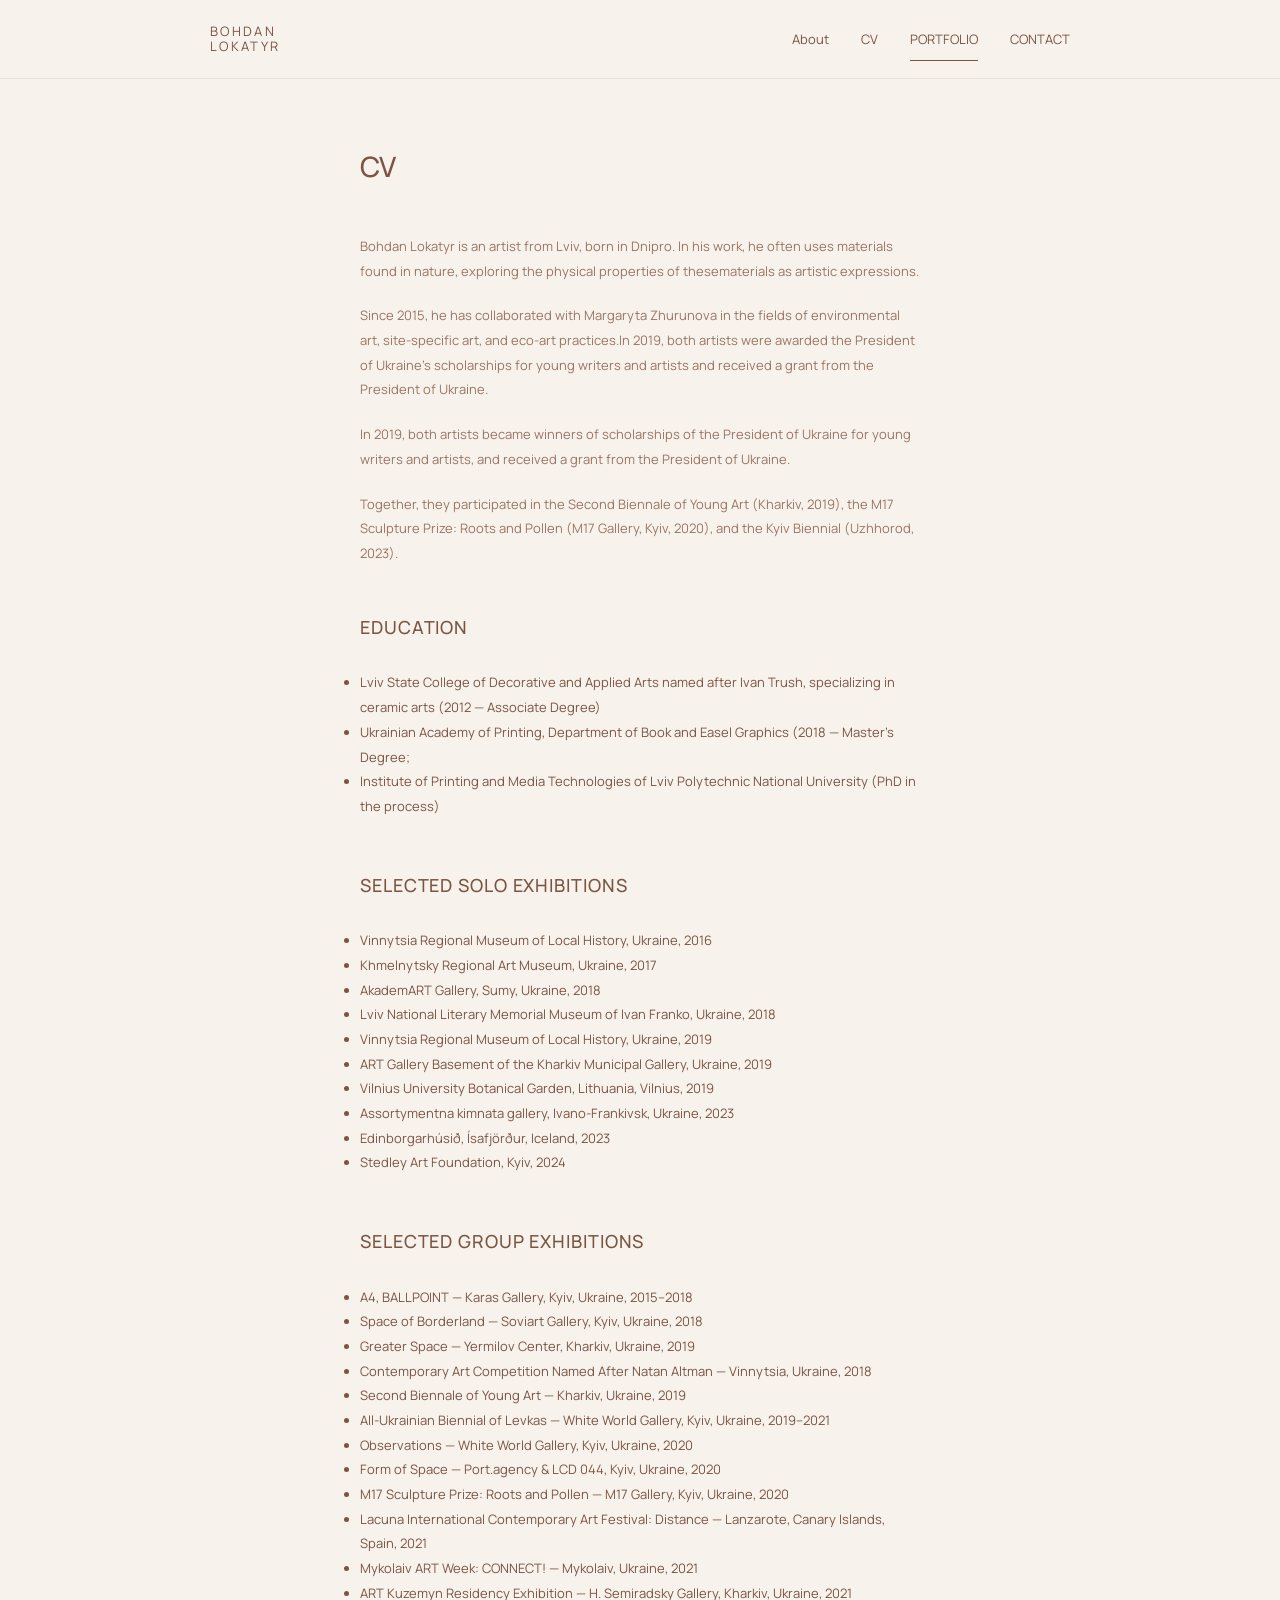
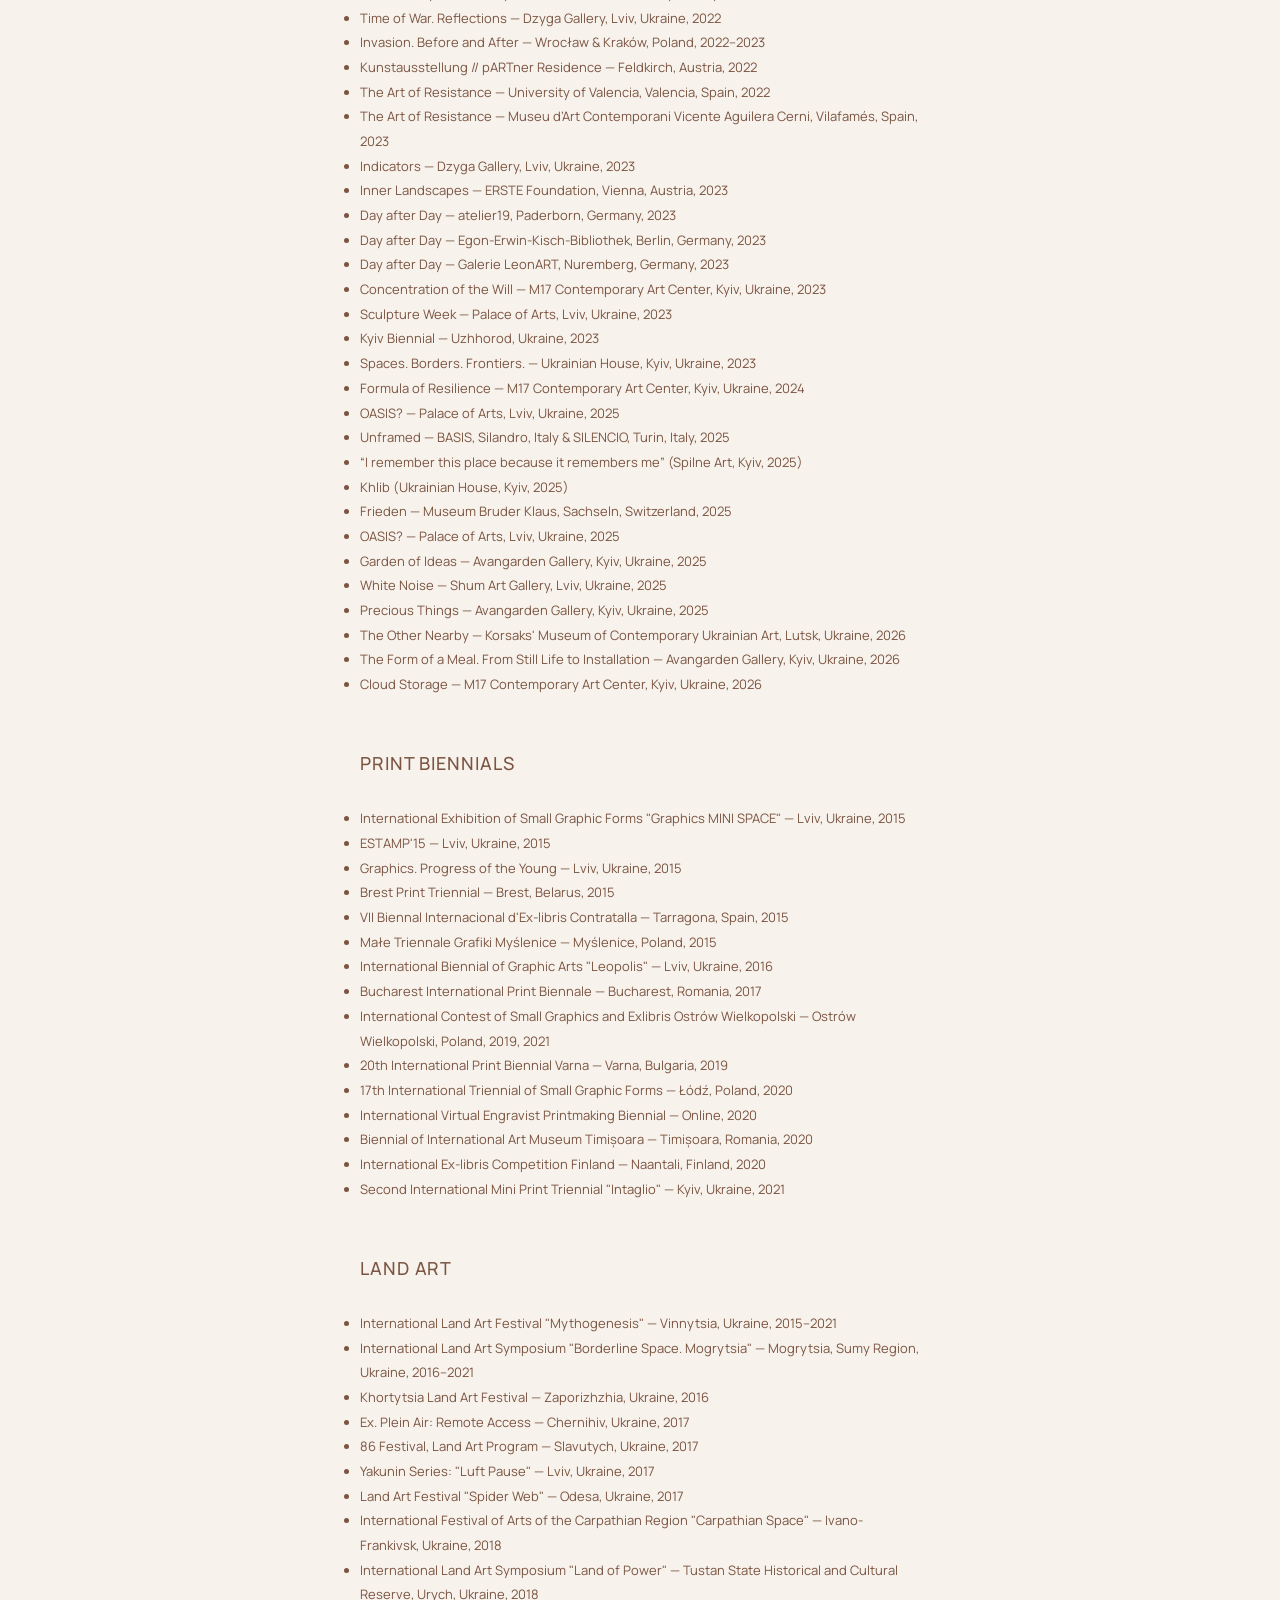
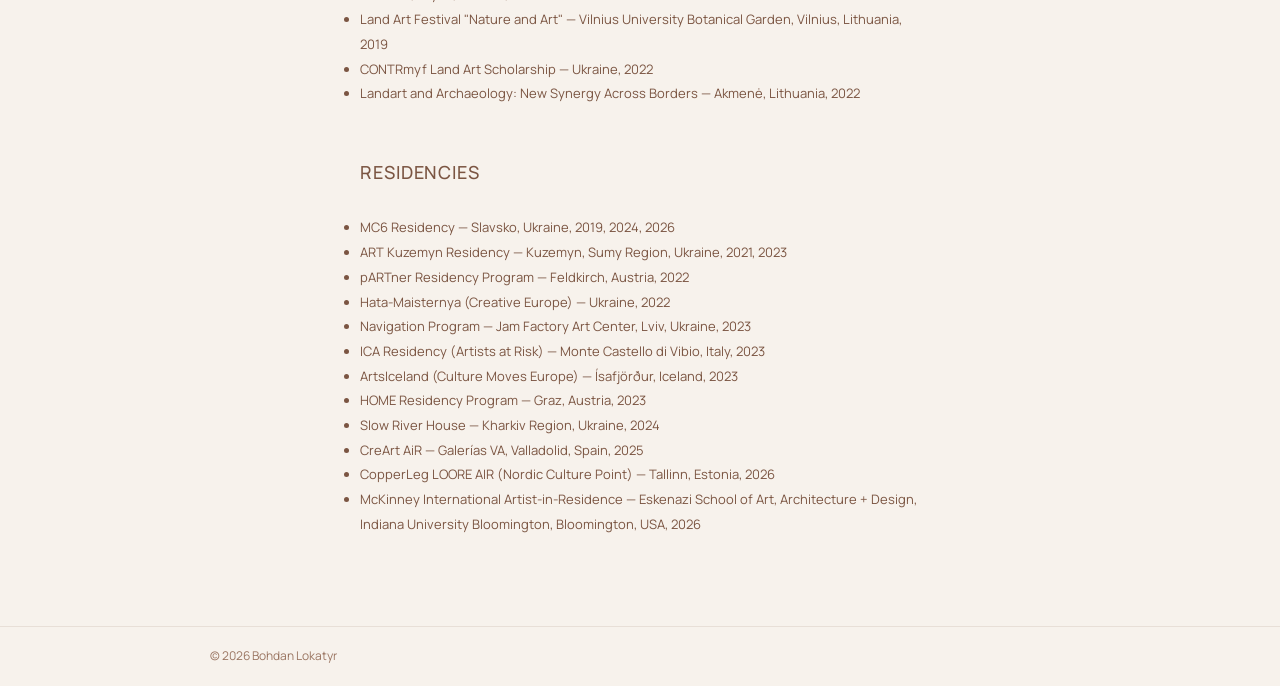
==== commit 925fadb8: "Update cv.html" ====
--- a/cv.html
+++ b/cv.html
@@ -22,28 +22,35 @@
 </head>
 
 <body>
-
 <header class="site-header">
 
-<div class="container header-container">
-
-<a href="index.html" class="logo">
-BOHDAN<br>
-LOKATYR
-</a>
-
-<nav class="navigation">
-
-<a href="index.html">About</a>
-<a href="cv.html" class="active">CV</a>
-<a href="portfolio.html">PORTFOLIO</a>
-<a href="index.html#contact">CONTACT</a>
-
-</nav>
-
-</div>
+    <div class="container header-container">
+
+        <a href="index.html" class="logo">
+
+            <span class="logo-name">
+                BOHDAN<br>
+                LOKATYR
+            </span>
+
+        </a>
+
+        <nav class="navigation">
+
+            <a href="index.html">About</a>
+
+            <a href="cv.html">CV</a>
+
+            <a href="portfolio.html" class="active">PORTFOLIO</a>
+
+            <a href="index.html#contact">CONTACT</a>
+
+        </nav>
+
+    </div>
 
 </header>
+
 
 
 
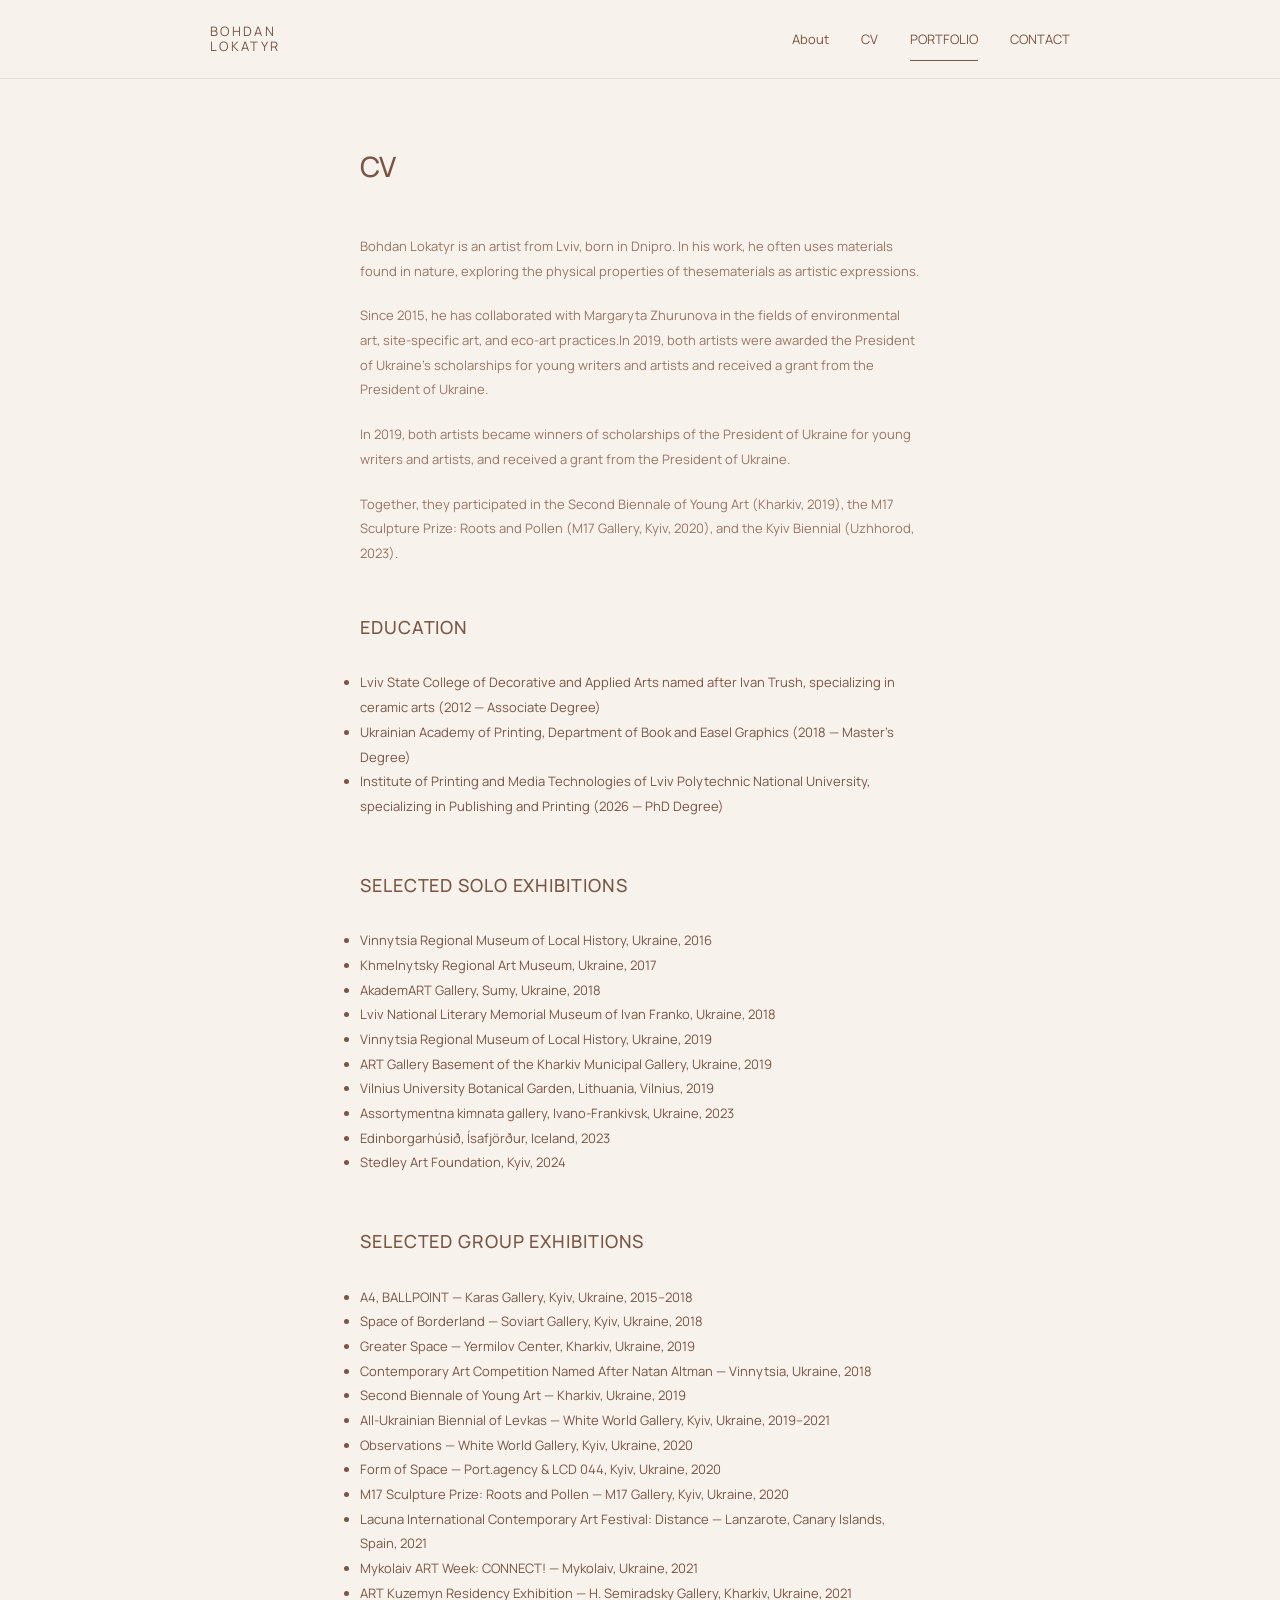
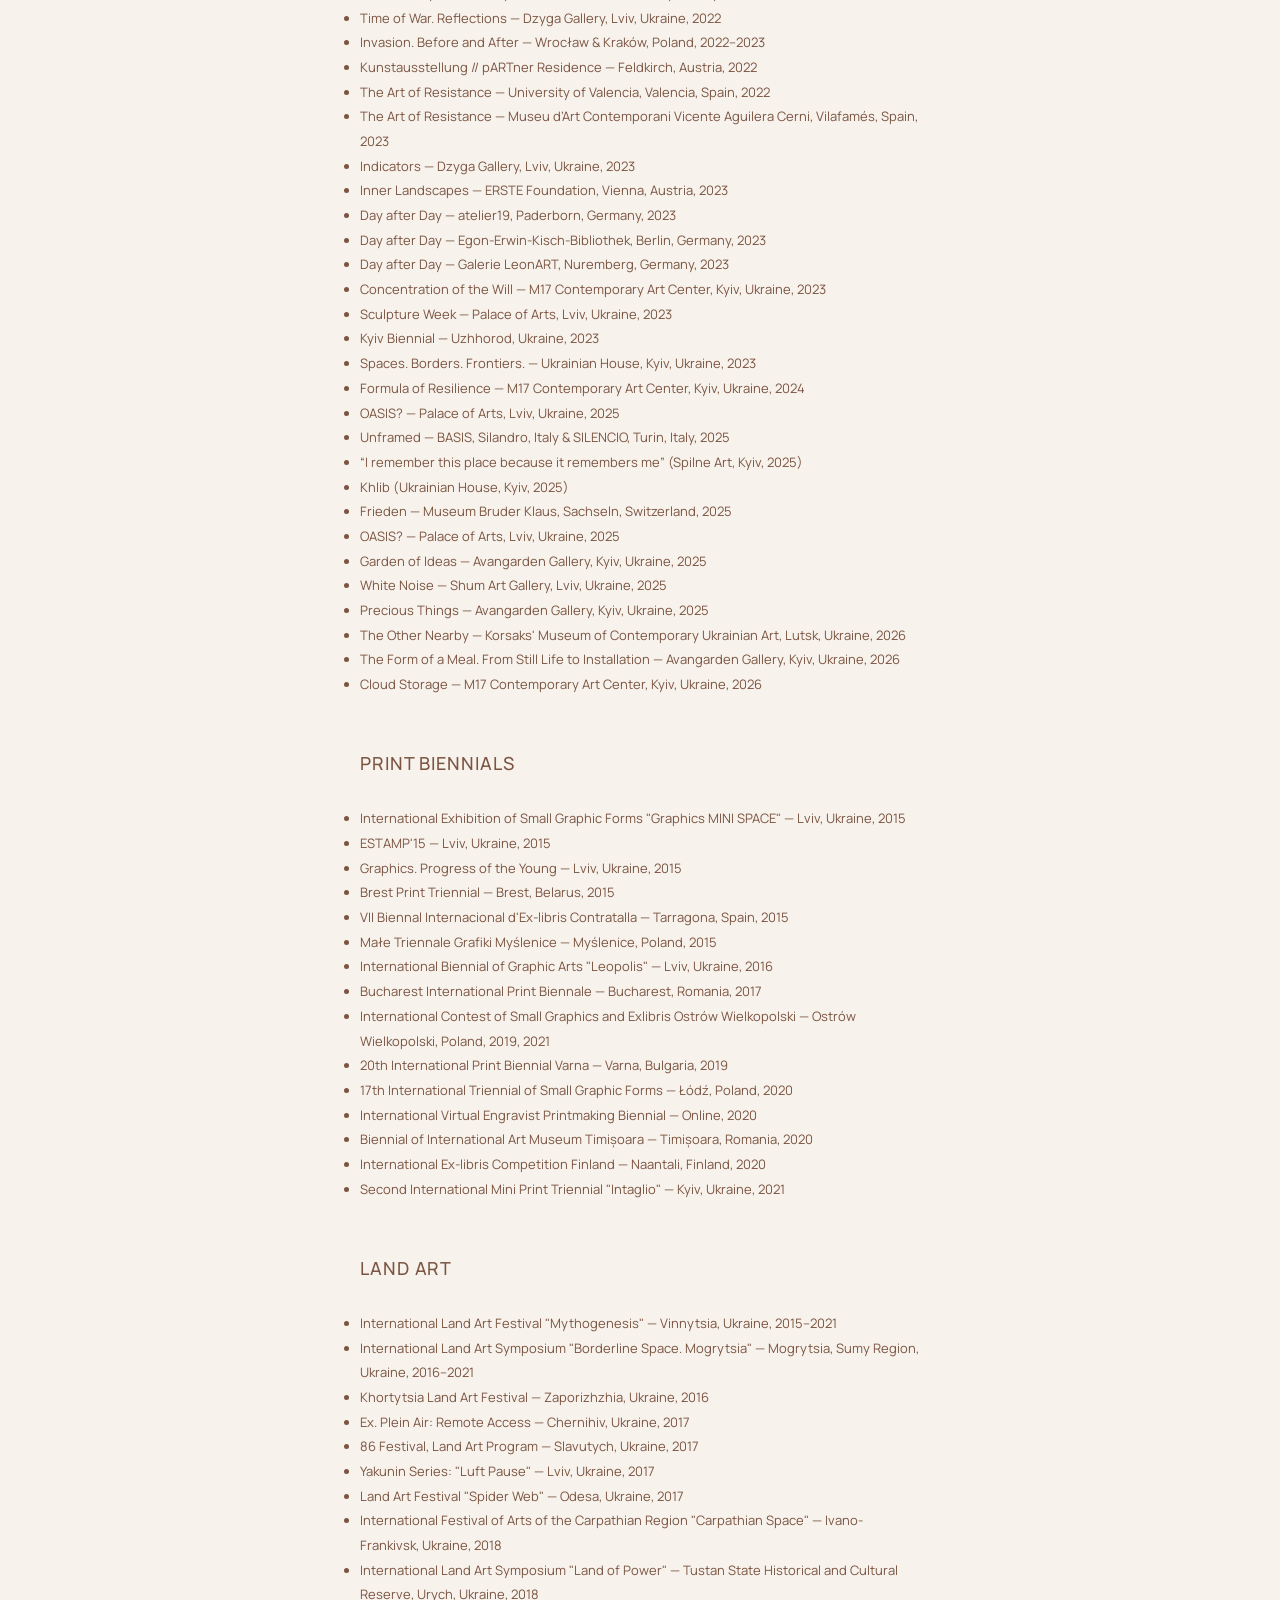
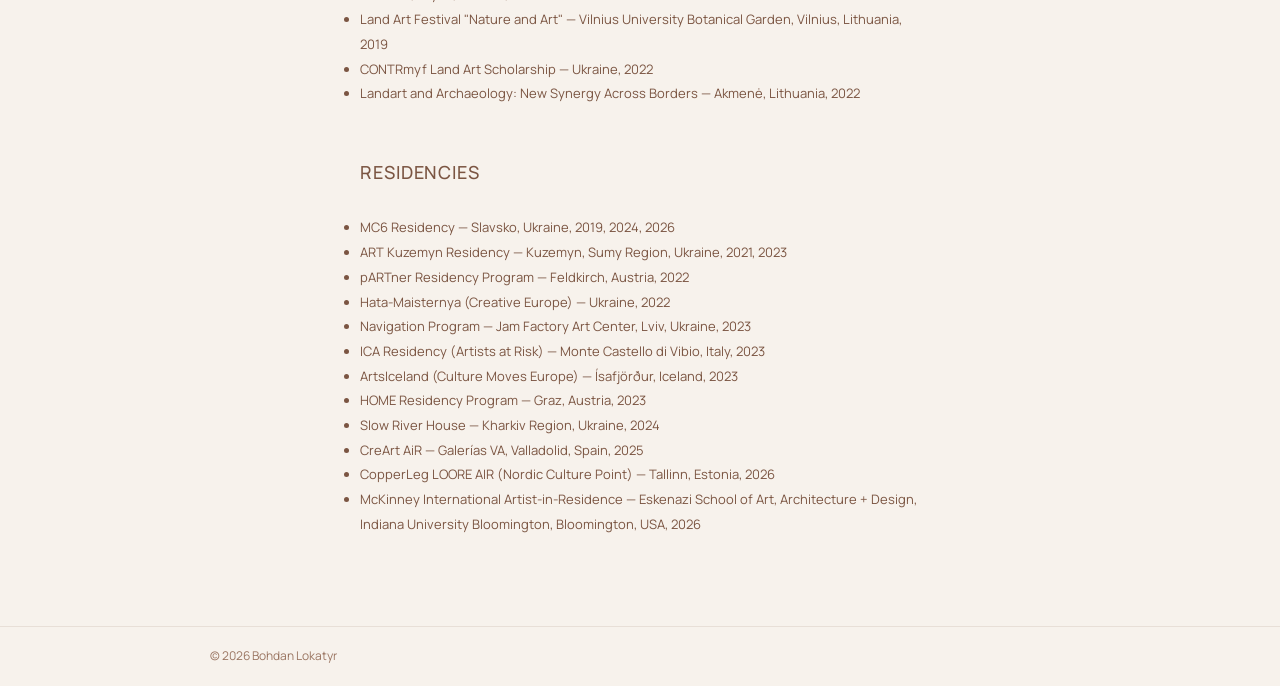
==== commit 9d88136e: "Update cv.html" ====
--- a/cv.html
+++ b/cv.html
@@ -78,9 +78,9 @@
 
 <li>Lviv State College of Decorative and Applied Arts named after Ivan Trush, specializing in ceramic arts (2012 — Associate Degree)</li>
 
-<li>Ukrainian Academy of Printing, Department of Book and Easel Graphics (2018 — Master’s Degree;</li>
-
-<li>Institute of Printing and Media Technologies of Lviv Polytechnic National University (PhD in the process)</li>
+<li>Ukrainian Academy of Printing, Department of Book and Easel Graphics (2018 — Master's Degree)</li>
+
+<li>Institute of Printing and Media Technologies of Lviv Polytechnic National University, specializing in Publishing and Printing (2026 — PhD Degree)</li>
 
 </ul>
 <br>
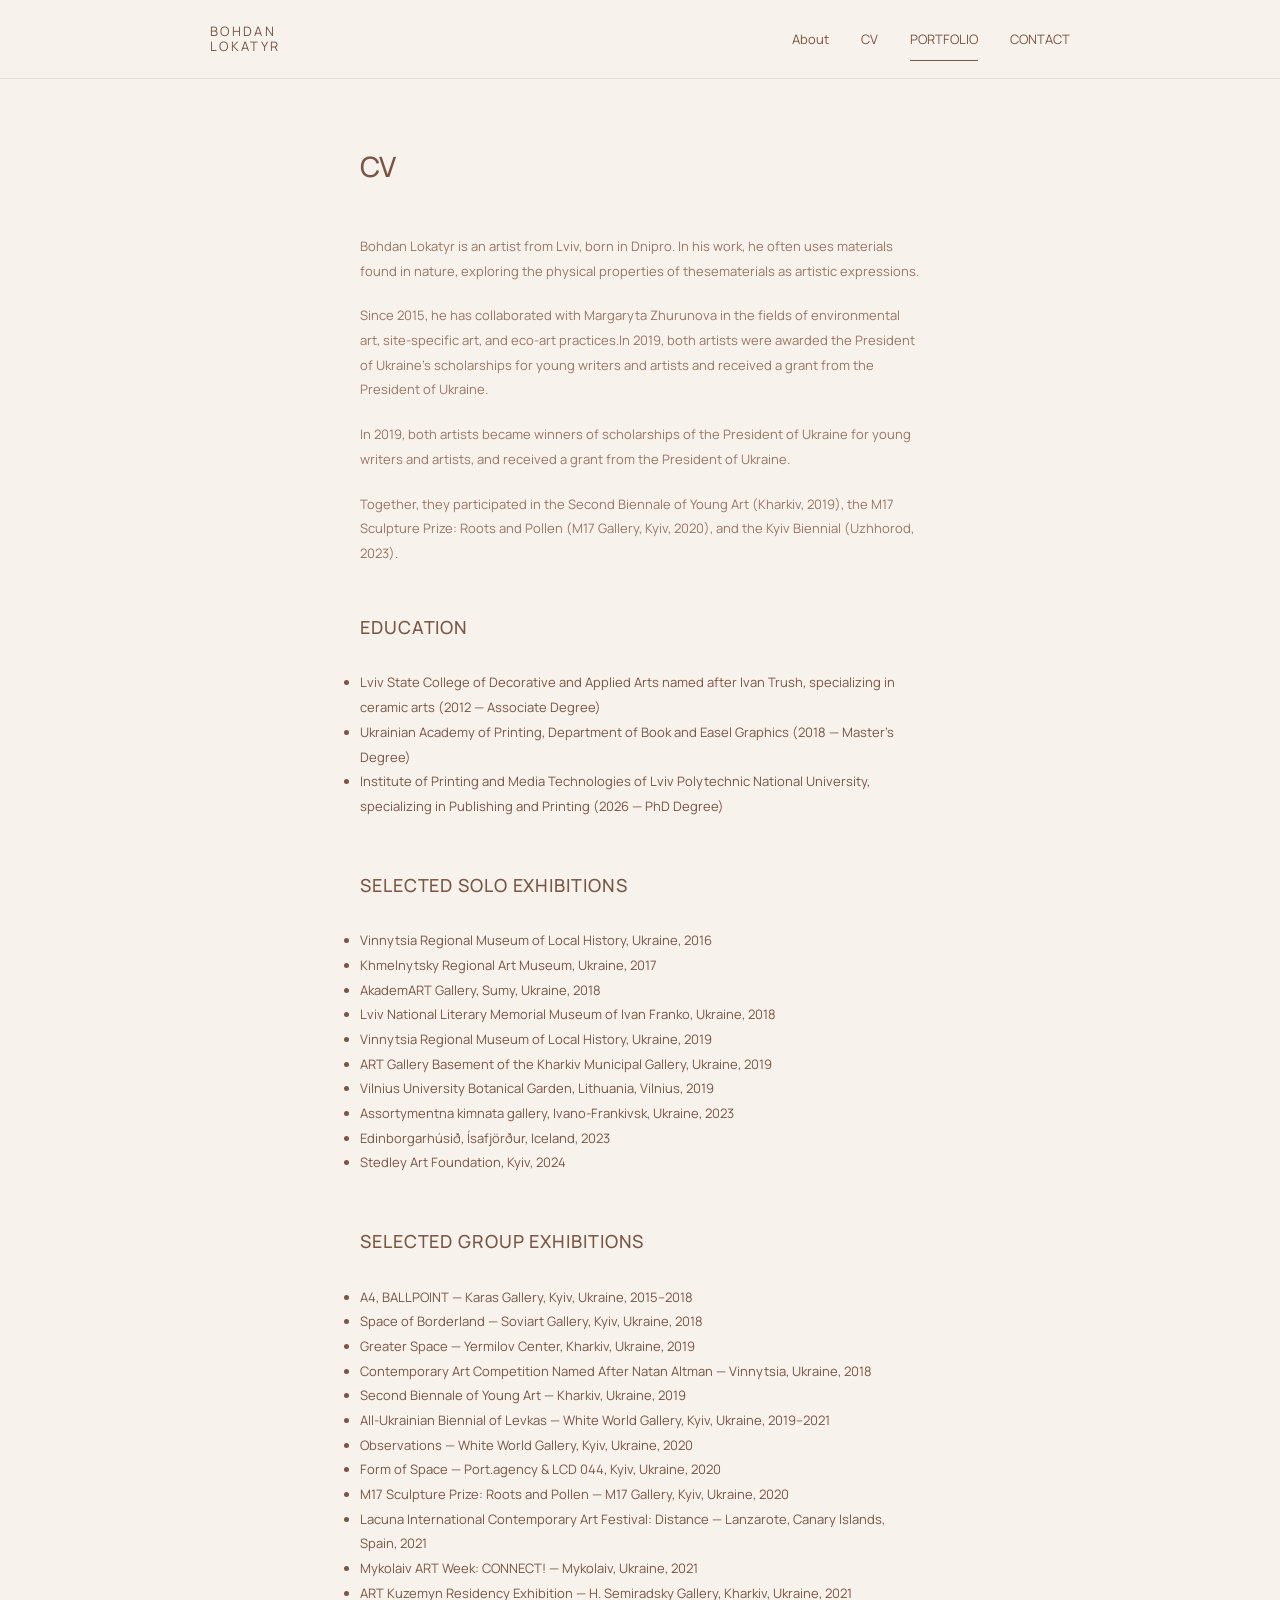
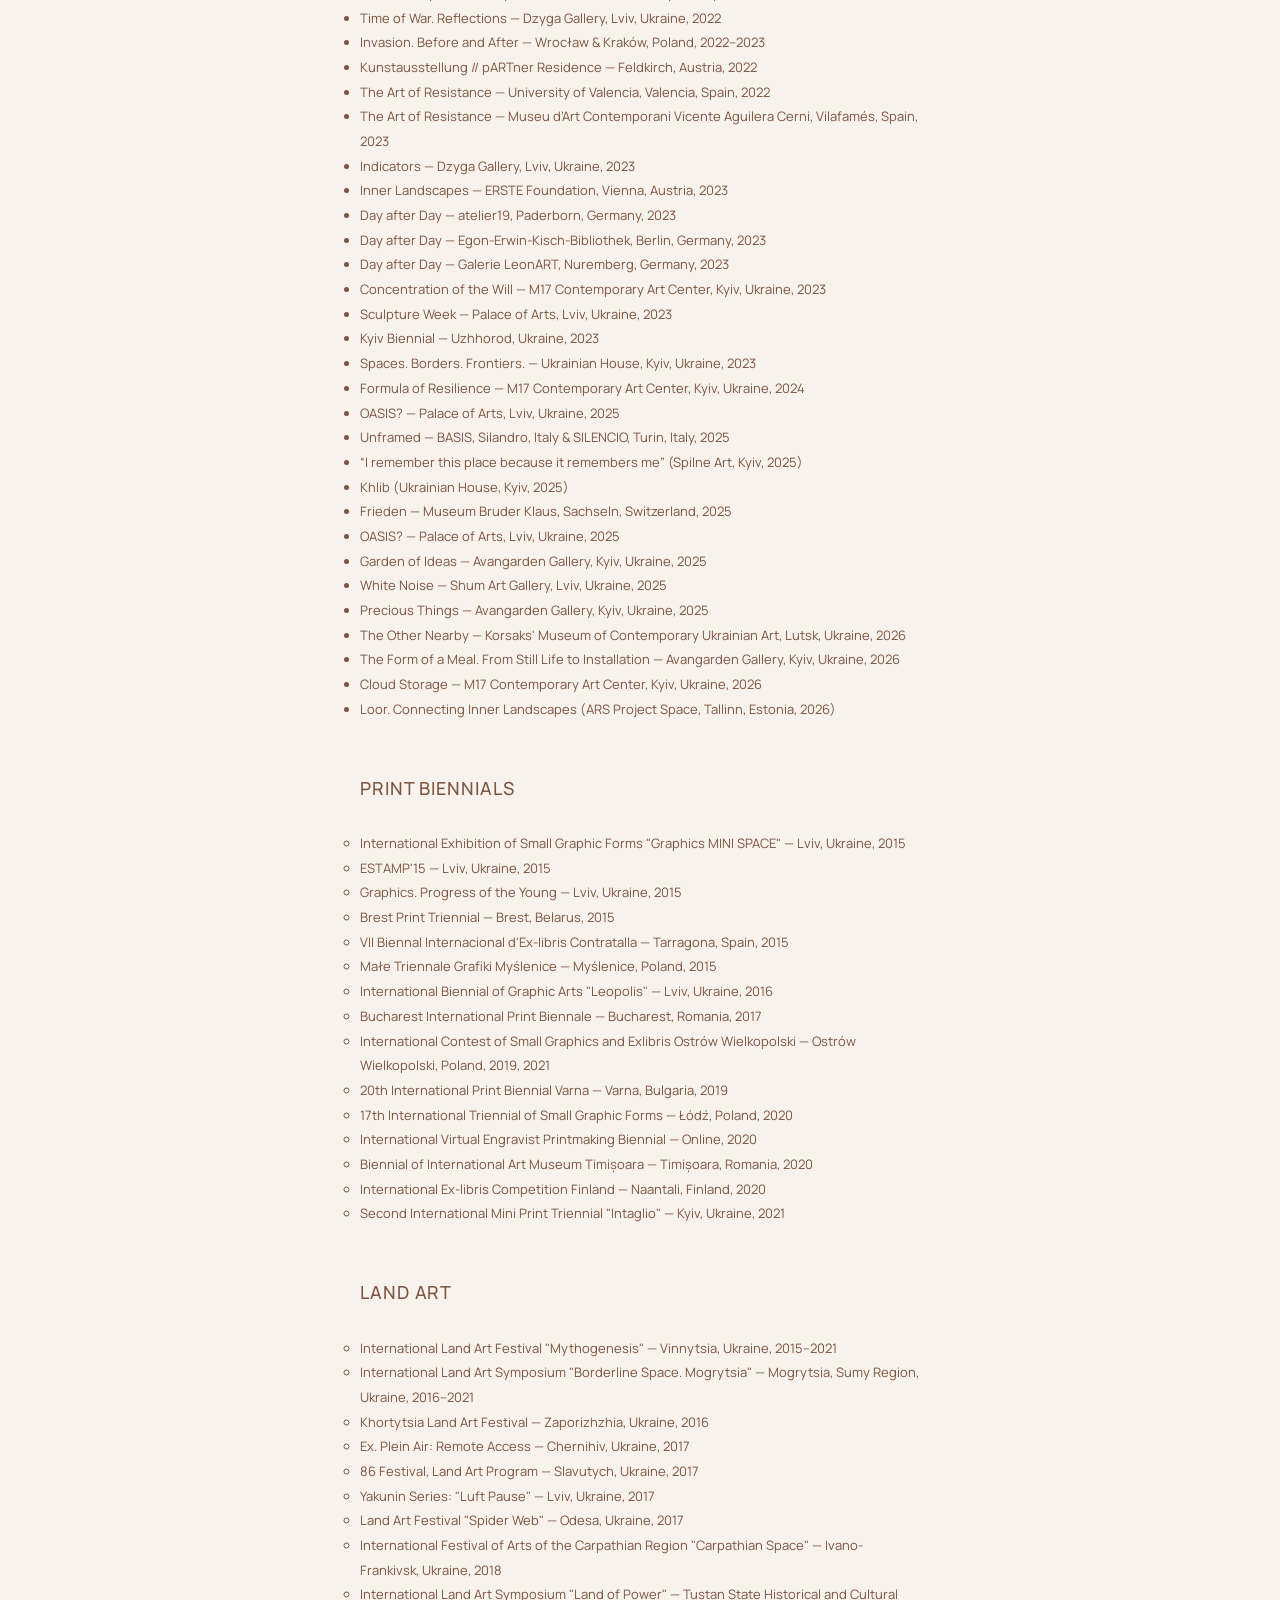
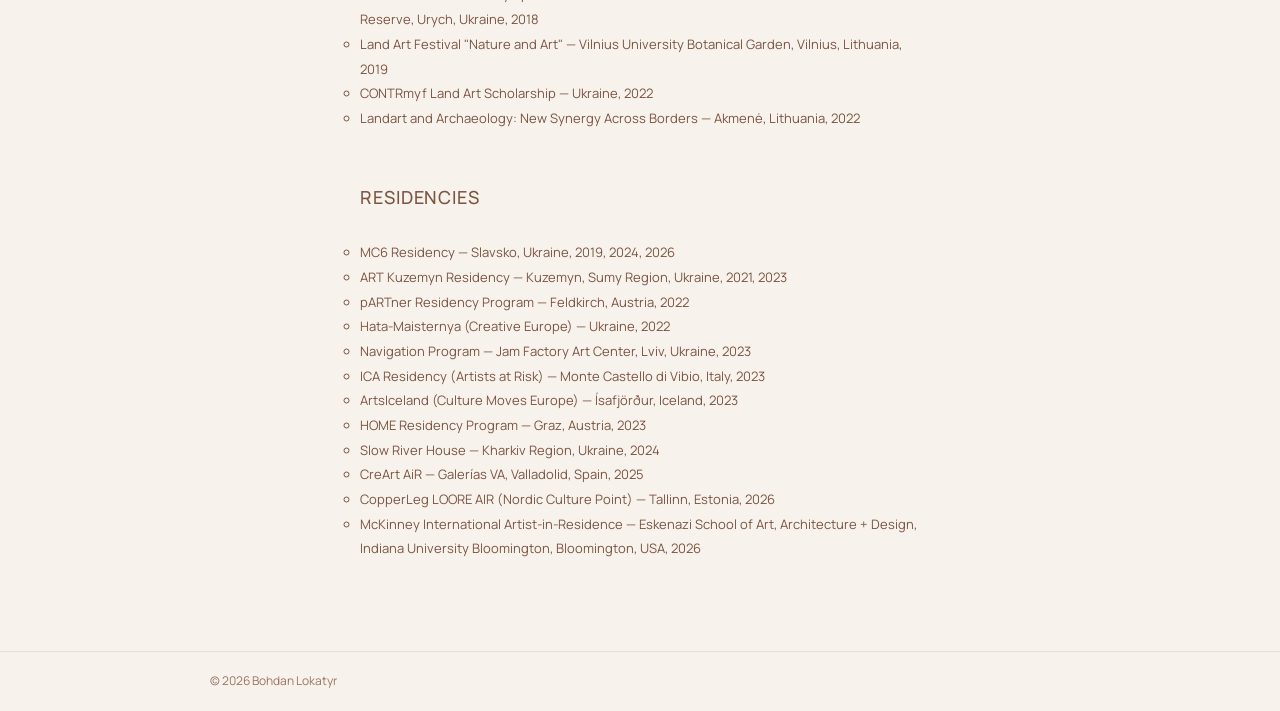
==== commit 915559d0: "Add exhibition entry for 'Loor. Connecting Inner Landscapes'" ====
--- a/cv.html
+++ b/cv.html
@@ -157,7 +157,7 @@
 <li>The Other Nearby — Korsaks' Museum of Contemporary Ukrainian Art, Lutsk, Ukraine, 2026</li>
 <li>The Form of a Meal. From Still Life to Installation — Avangarden Gallery, Kyiv, Ukraine, 2026</li>
 <li>Cloud Storage — M17 Contemporary Art Center, Kyiv, Ukraine, 2026</li>
-
+<li> Loor. Connecting Inner Landscapes (ARS Project Space, Tallinn, Estonia, 2026)</li
 </ul>
 
 <br>
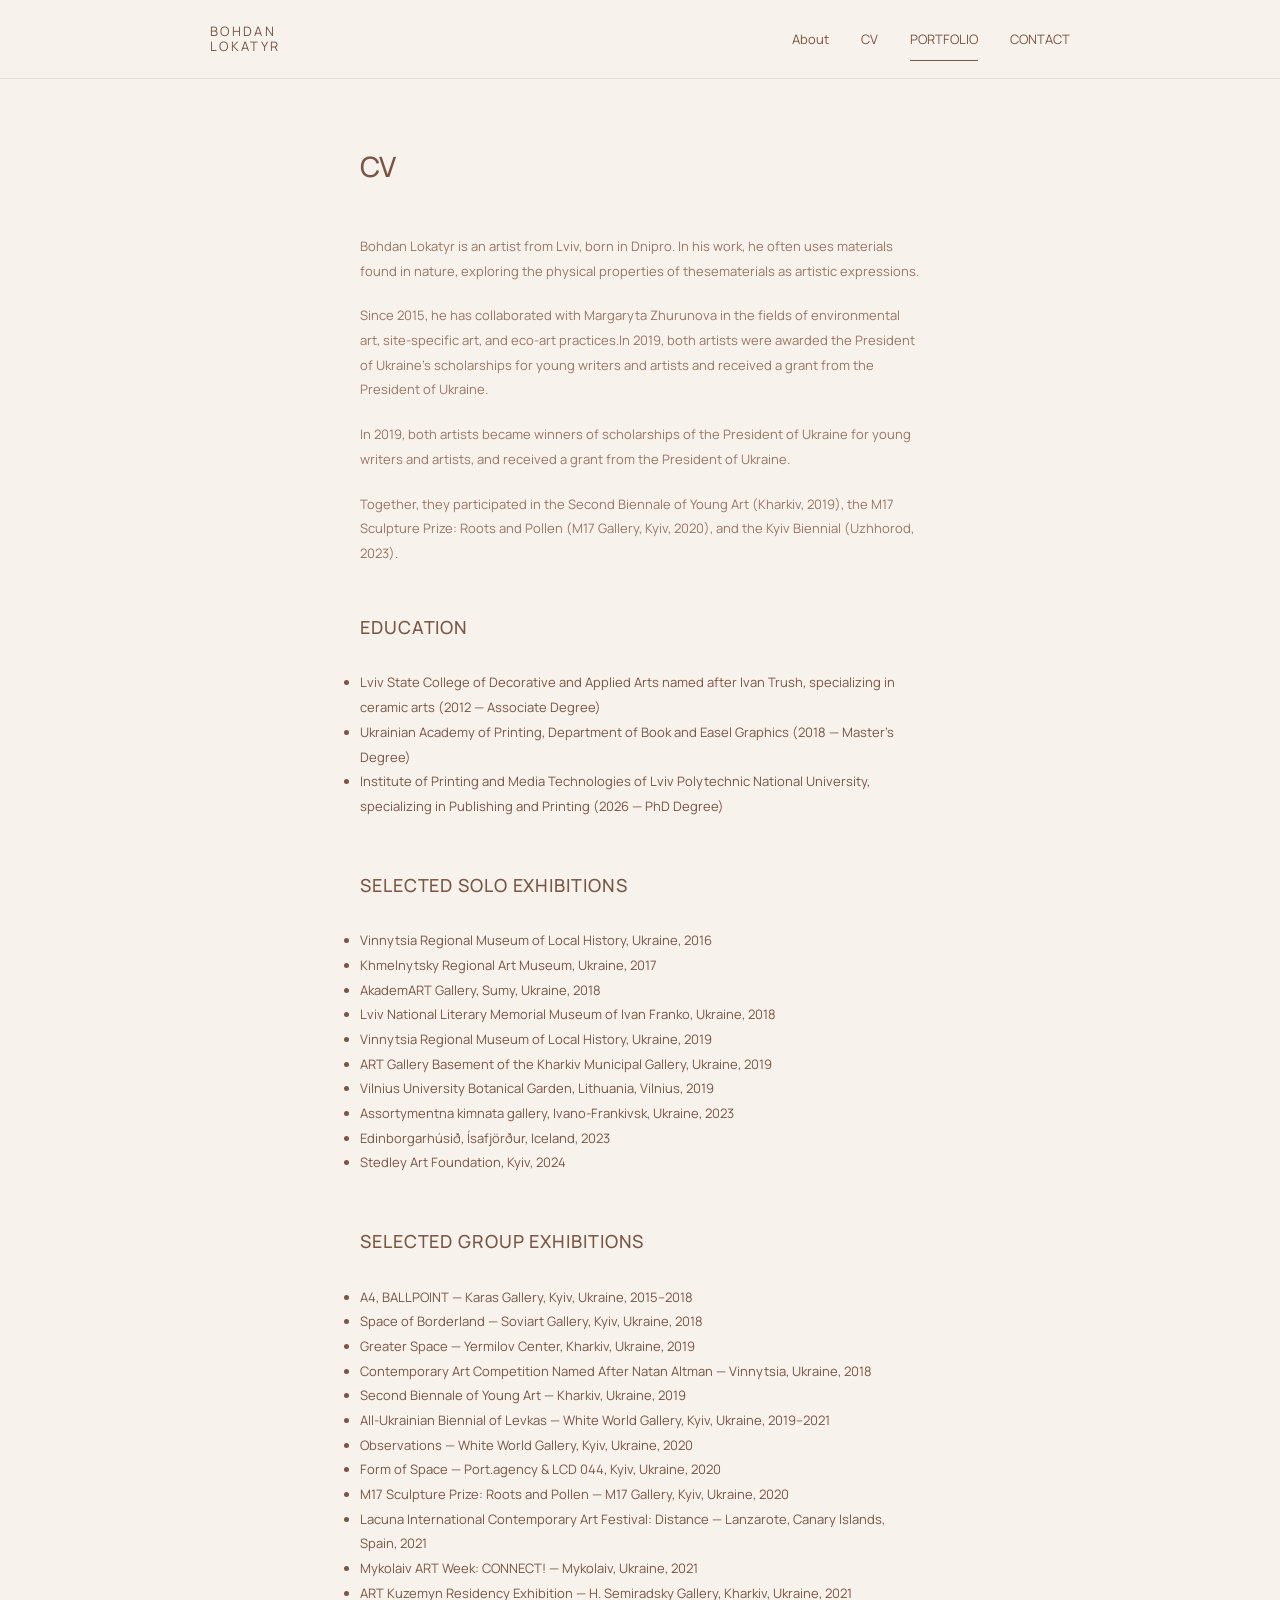
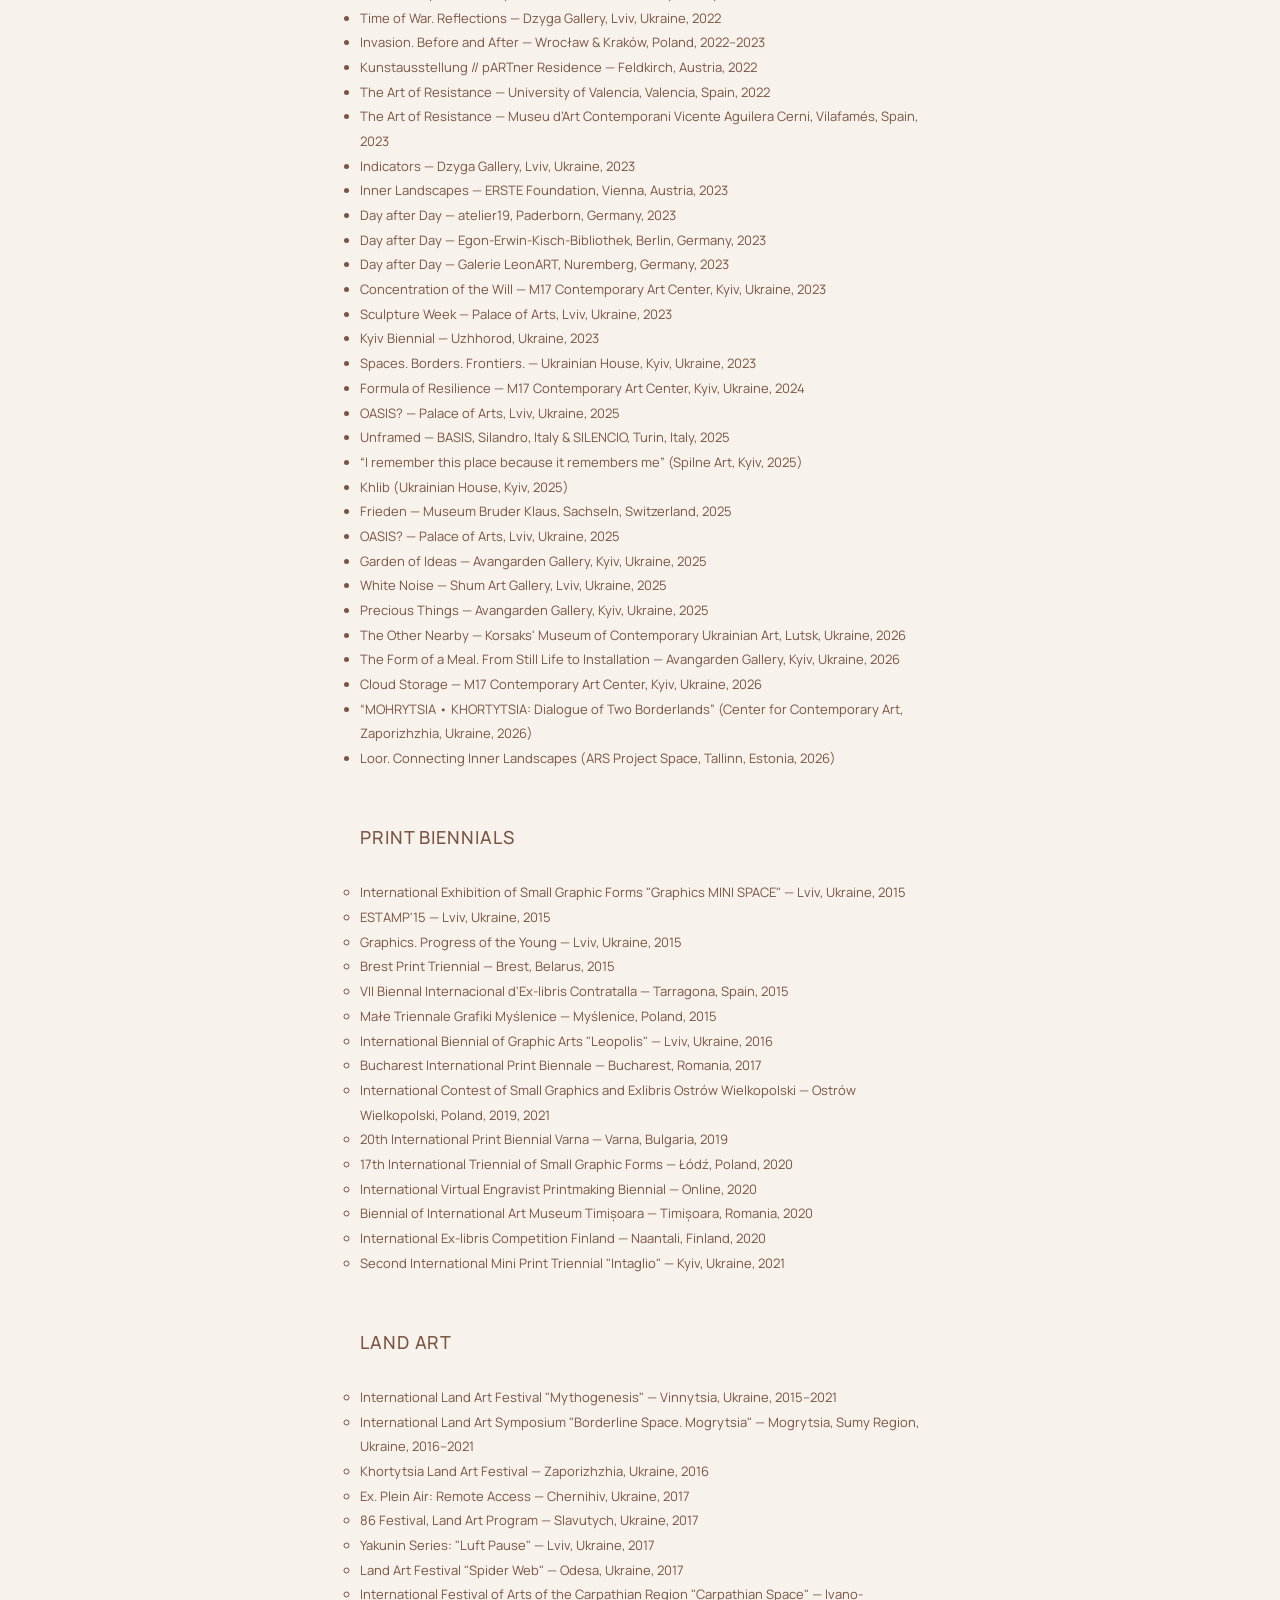
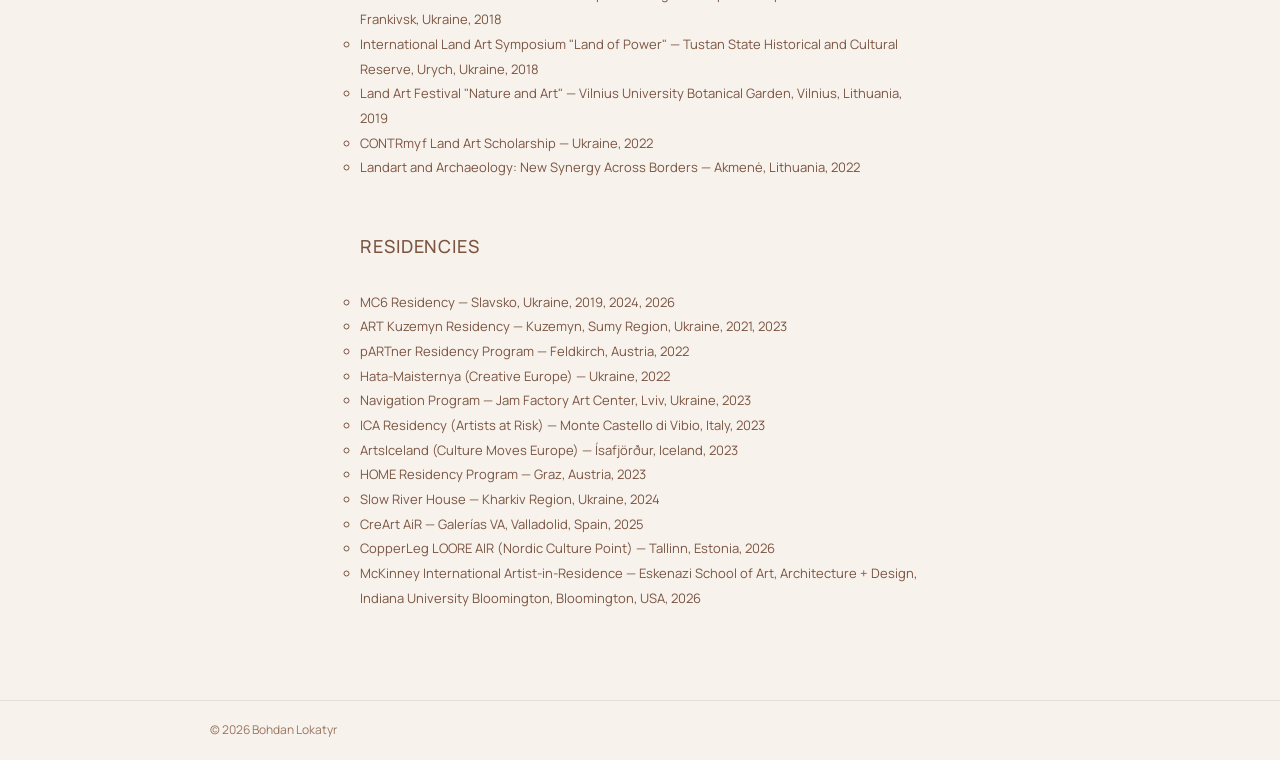
==== commit 646ba80e: "Add new exhibition entry to cv.html" ====
--- a/cv.html
+++ b/cv.html
@@ -157,6 +157,7 @@
 <li>The Other Nearby — Korsaks' Museum of Contemporary Ukrainian Art, Lutsk, Ukraine, 2026</li>
 <li>The Form of a Meal. From Still Life to Installation — Avangarden Gallery, Kyiv, Ukraine, 2026</li>
 <li>Cloud Storage — M17 Contemporary Art Center, Kyiv, Ukraine, 2026</li>
+<li>“MOHRYTSIA • KHORTYTSIA: Dialogue of Two Borderlands” (Center for Contemporary Art, Zaporizhzhia, Ukraine, 2026)</li>
 <li> Loor. Connecting Inner Landscapes (ARS Project Space, Tallinn, Estonia, 2026)</li
 </ul>
 
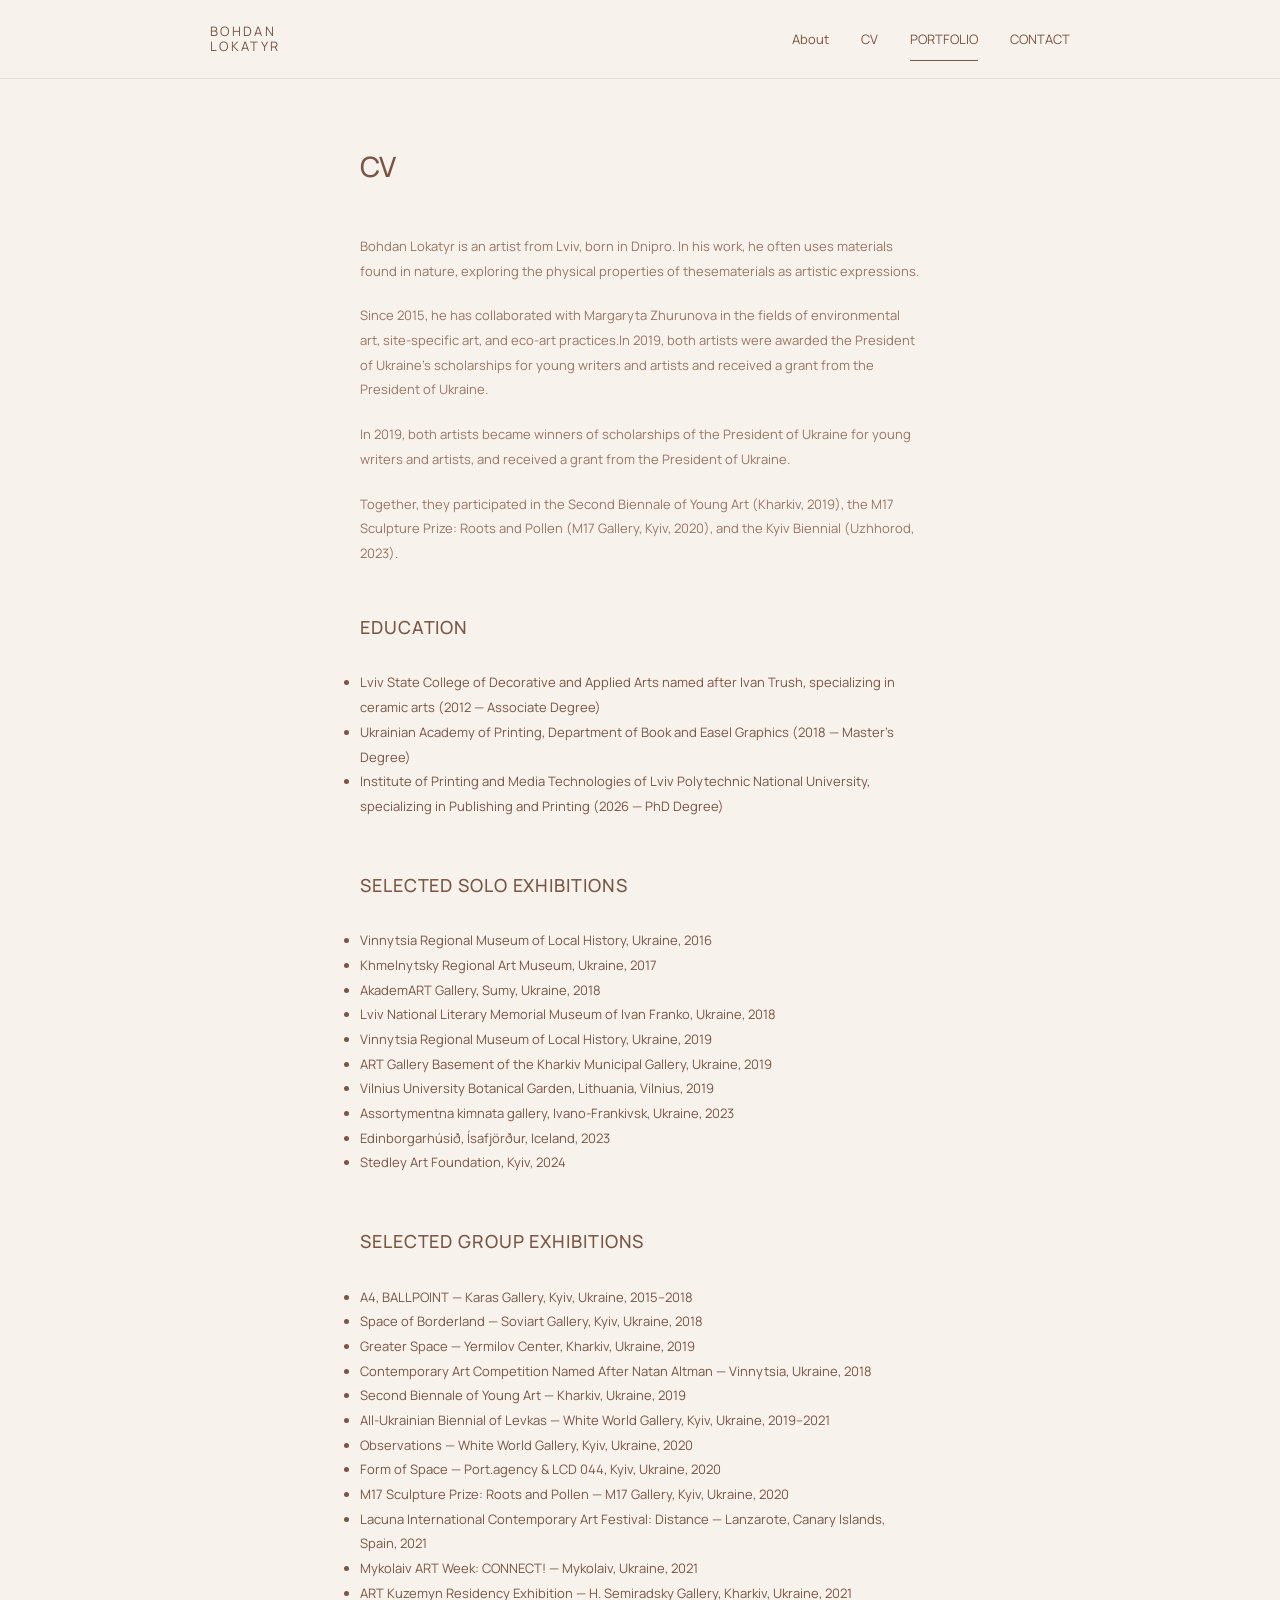
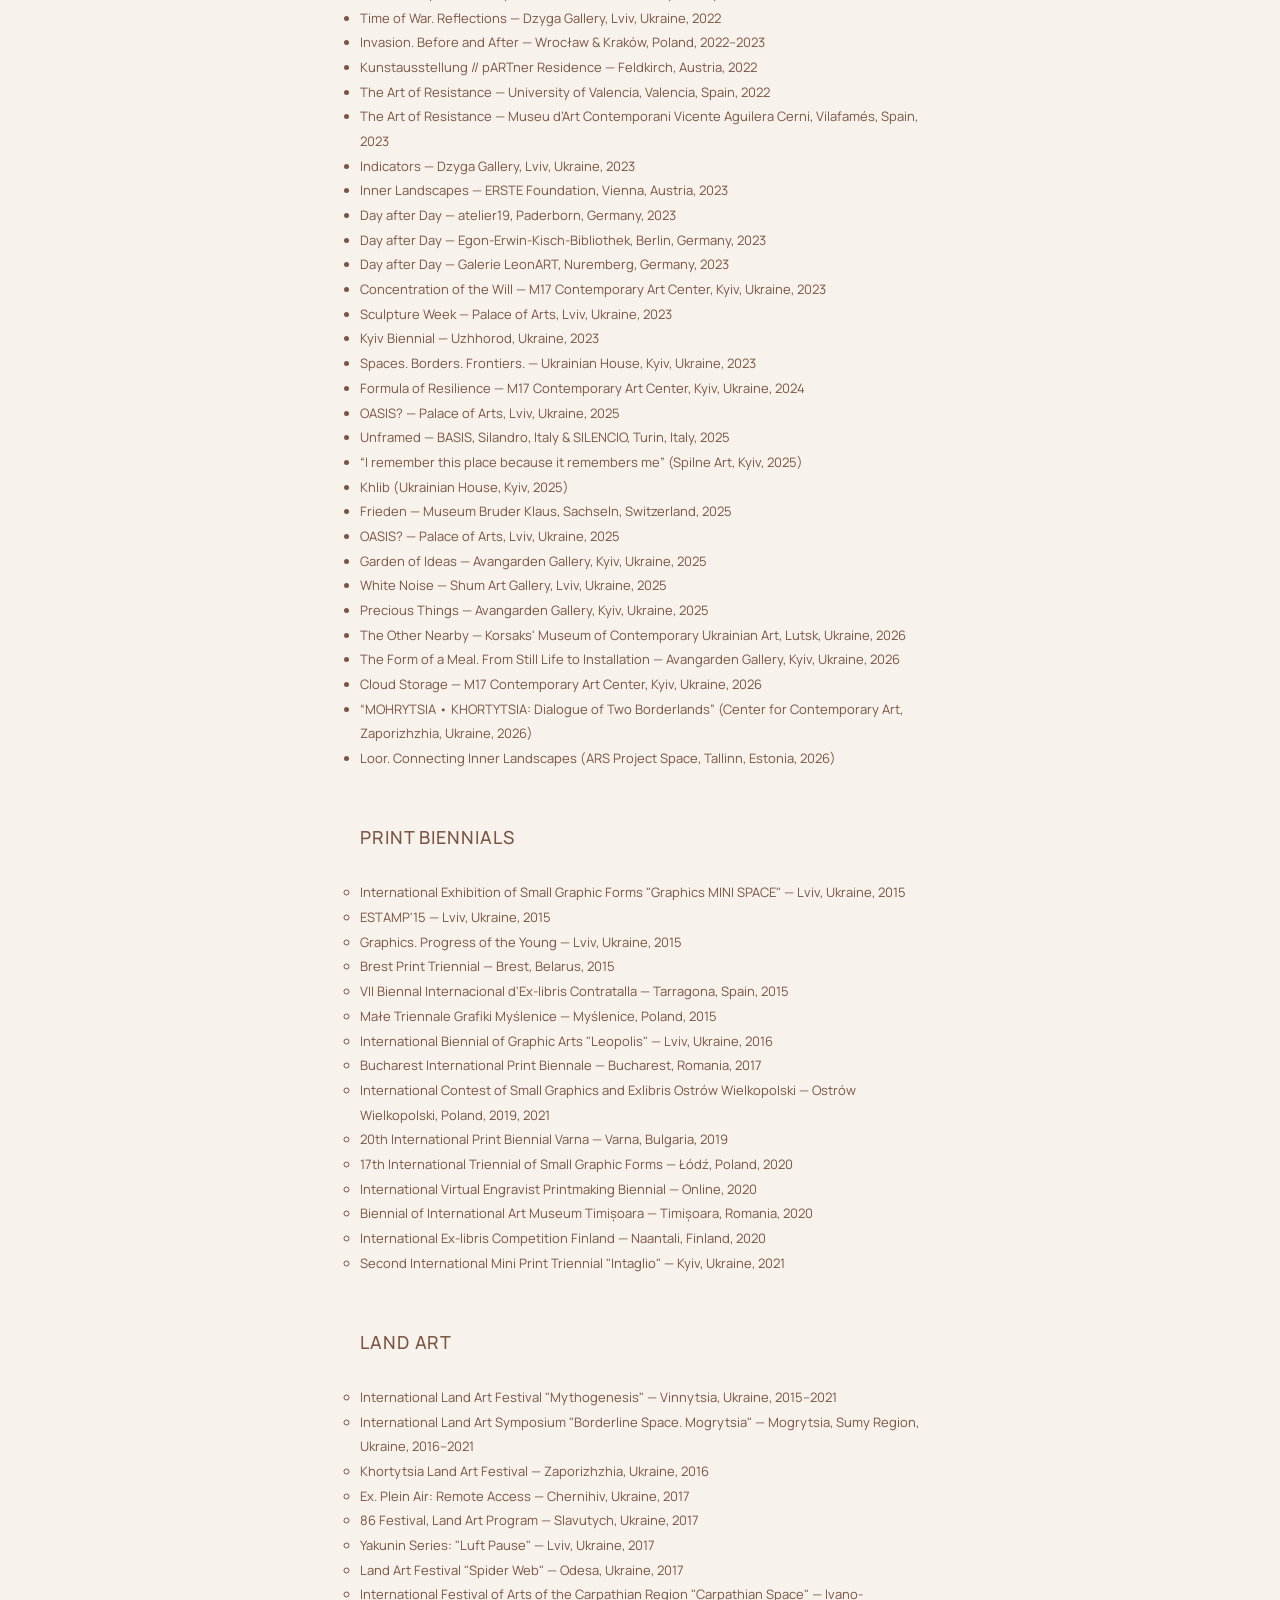
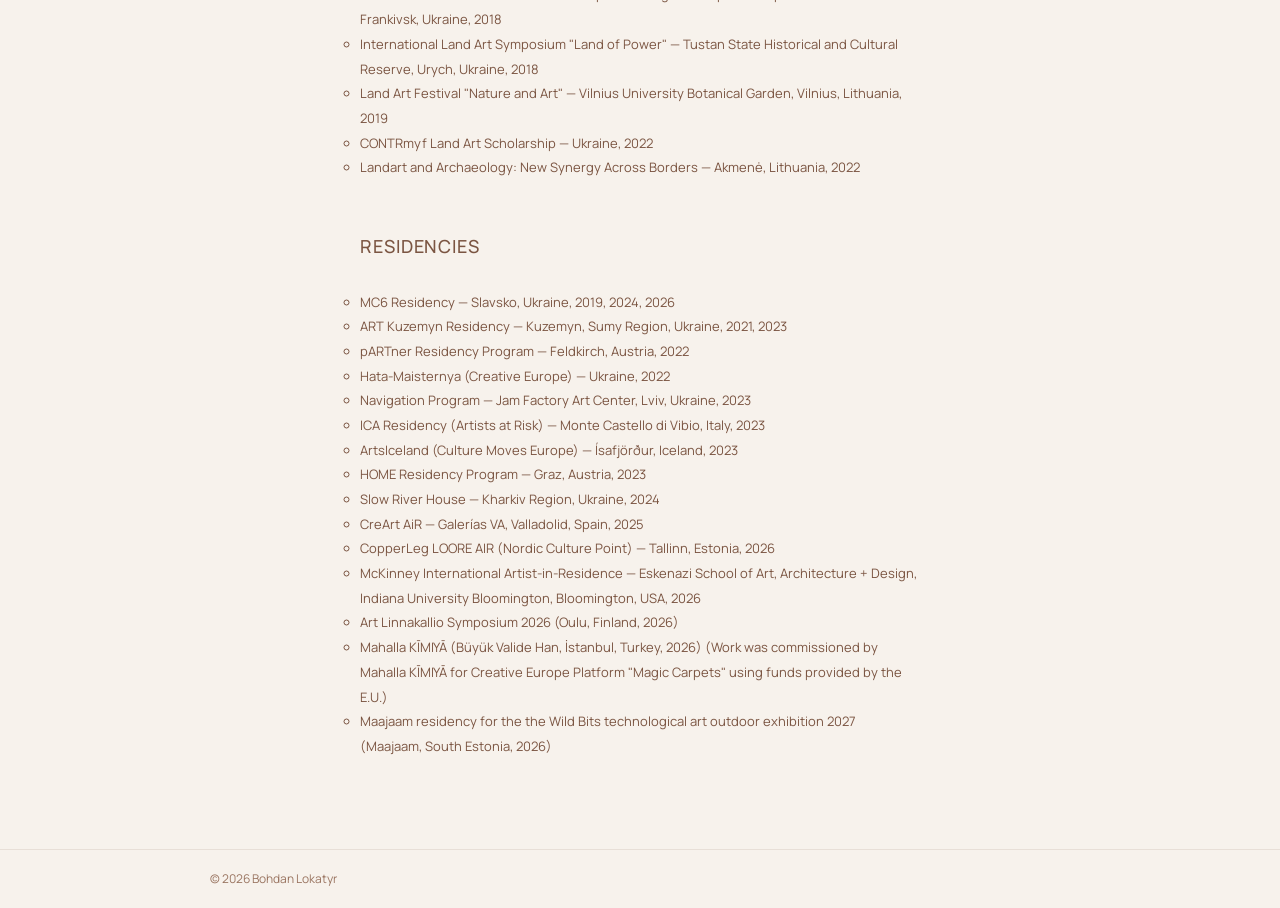
==== commit 8f3815de: "Update exhibition list in cv.html Added new exhibition entries for 2026 and 2027." ====
--- a/cv.html
+++ b/cv.html
@@ -108,6 +108,7 @@
 <li>Edinborgarhúsið, Ísafjörður, Iceland, 2023</li>
 
 <li>Stedley Art Foundation, Kyiv, 2024</li>
+    
 
 
 </ul>
@@ -235,6 +236,9 @@
 <li>CopperLeg LOORE AIR (Nordic Culture Point) — Tallinn, Estonia, 2026</li>
   
 <li>McKinney International Artist-in-Residence — Eskenazi School of Art, Architecture + Design, Indiana University Bloomington, Bloomington, USA, 2026</li>
+ <li>Art Linnakallio Symposium 2026 (Oulu, Finland, 2026)</li>
+<li>Mahalla KĪMIYĀ (Büyük Valide Han, İstanbul, Turkey, 2026) (Work was commissioned by Mahalla KĪMIYĀ for Creative Europe Platform "Magic Carpets" using funds provided by the E.U.)</li>
+<li>Maajaam residency for the the Wild Bits technological art outdoor exhibition 2027 (Maajaam, South Estonia, 2026)</li>
 
 </ul>
 
